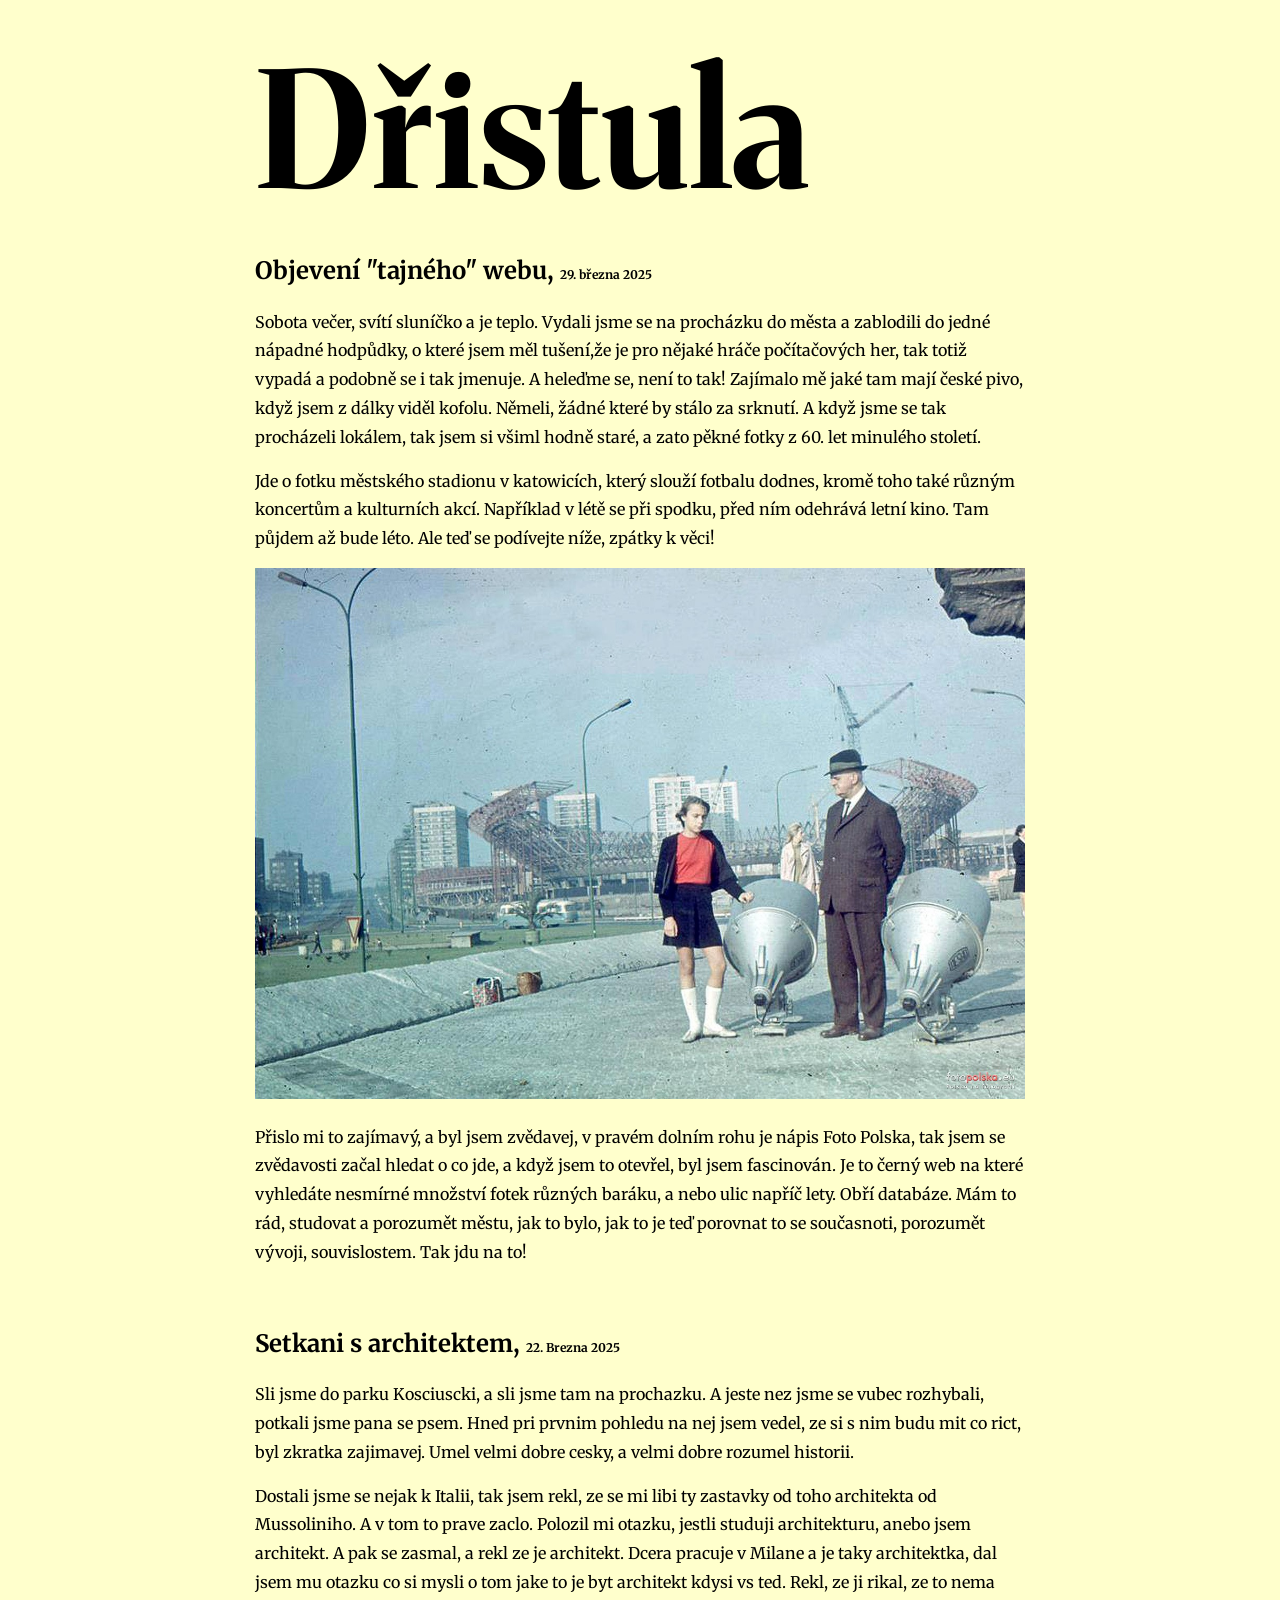
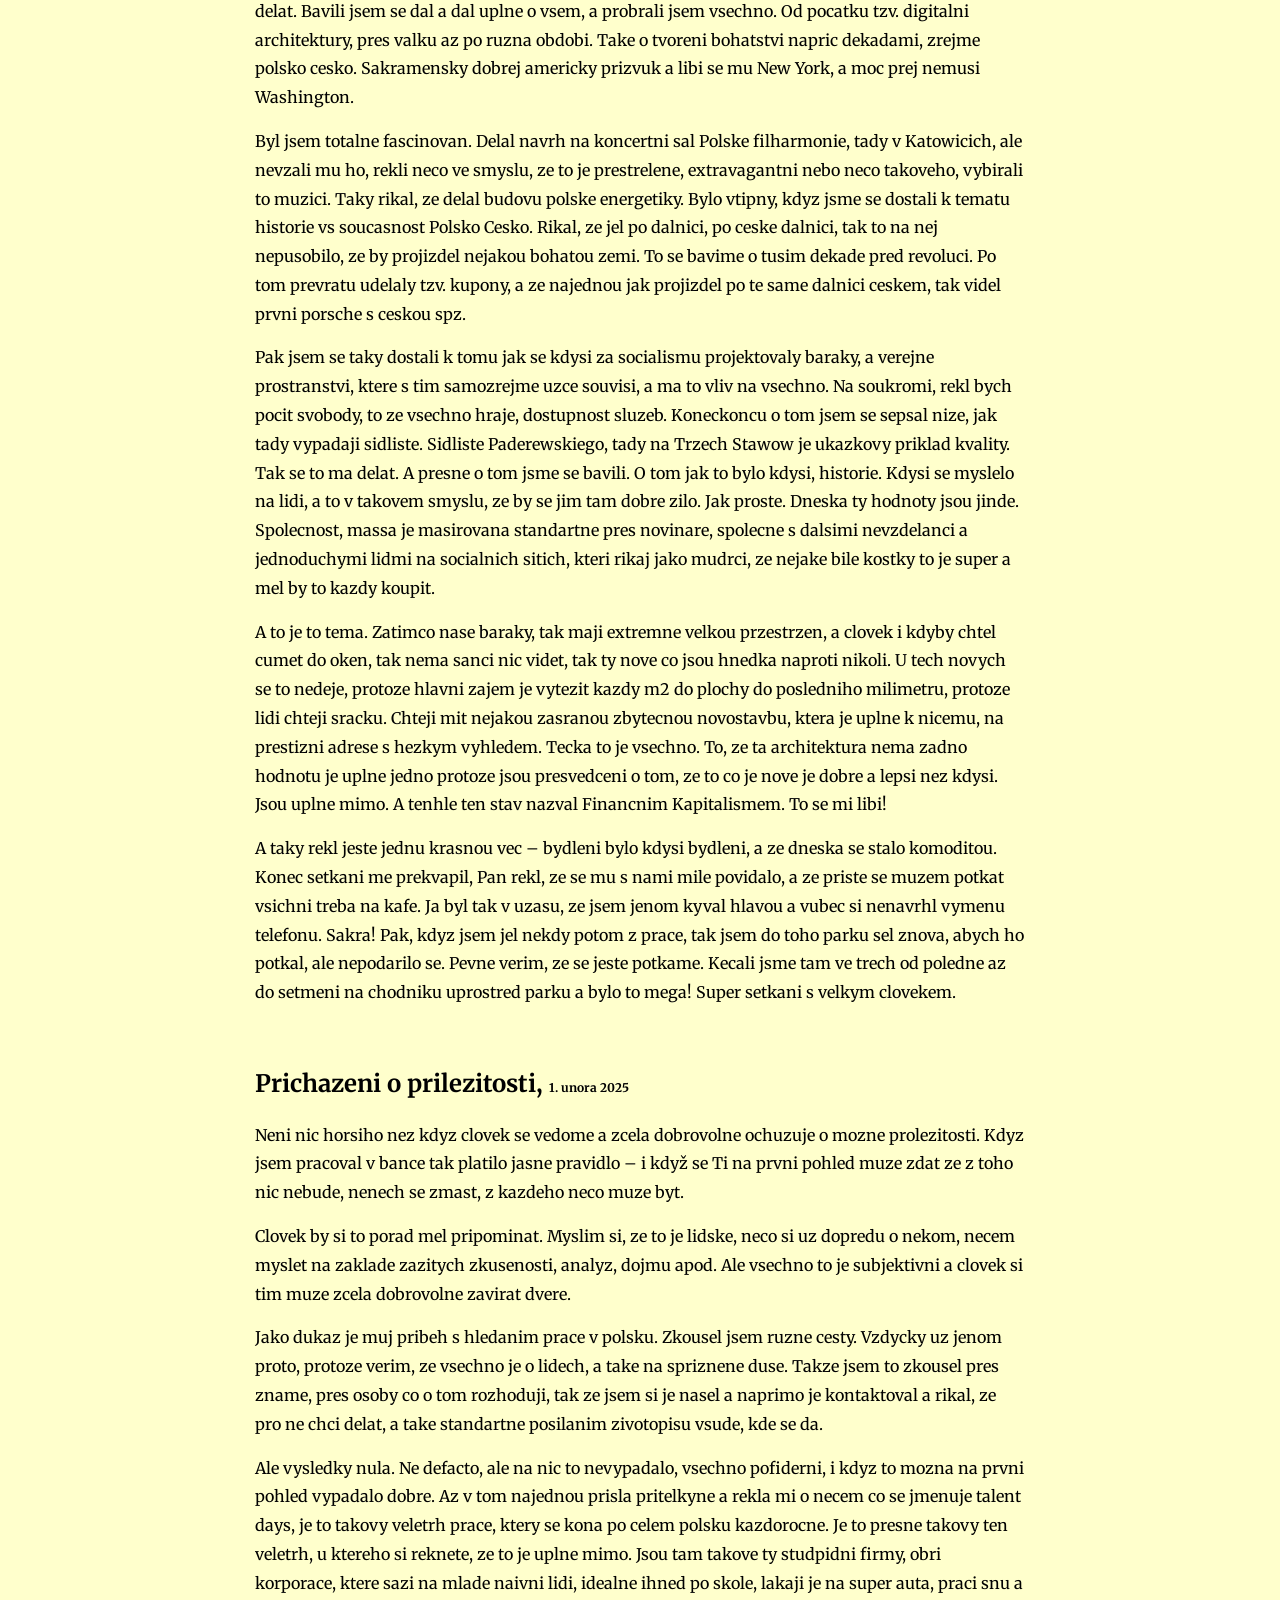
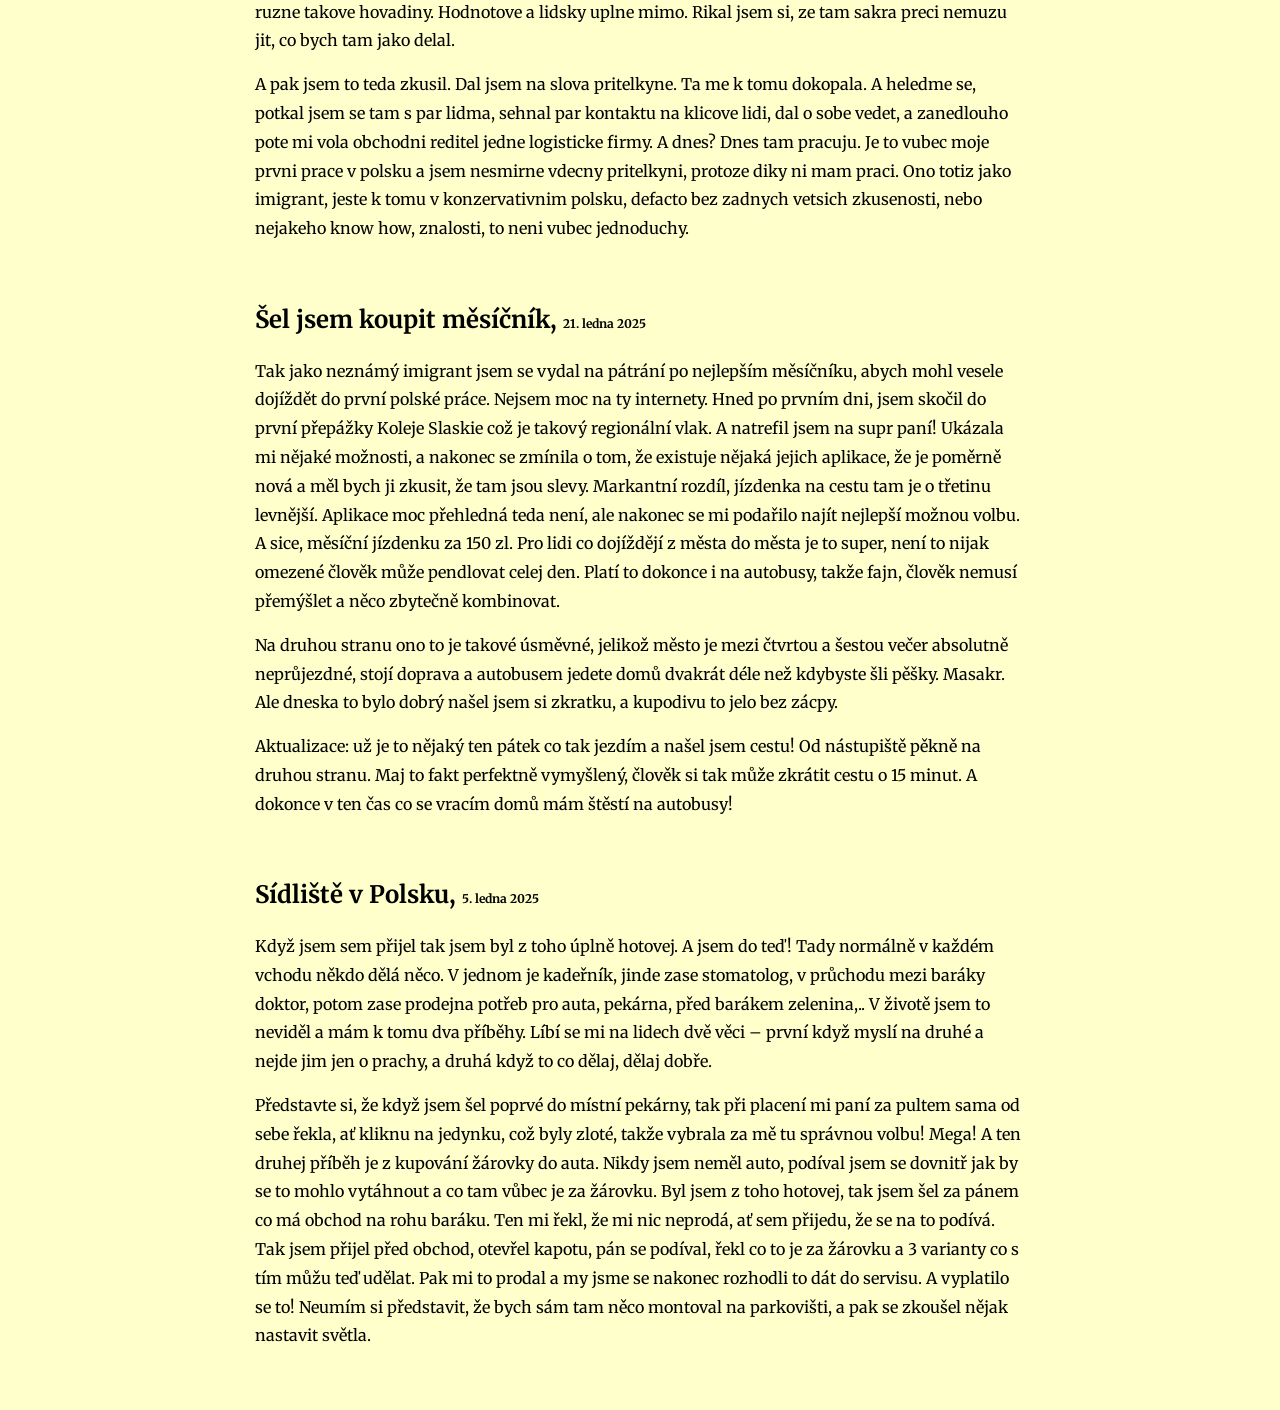
==== index.html @ 608f47ea "Update index.html" ====
<!DOCTYPE html>
<html lang="cs">
<head>
    <meta charset="UTF-8">
    <meta name="viewport" content="width=device-width, initial-scale=1.0">
    <title>Dřistula</title>

    <!-- Odkaz na font z Google Fonts -->
    <link href="https://fonts.googleapis.com/css2?family=Merriweather:ital,wght@0,300;0,400;0,700;0,900;1,300;1,400;1,700;1,900&display=swap" rel="stylesheet">

    <!-- Odkaz na externí CSS soubor -->
    <link rel="stylesheet" href="styles.css">
</head>
<body>

<div class="content">
    <h1>Dřistula</h1>

    <section class="article">
    <h2>Objevení "tajného" webu, <span class="date">29. března 2025</span></h2>
    
    <p>
    Sobota večer, svítí sluníčko a je teplo. Vydali jsme se na procházku do města a zablodili do jedné nápadné hodpůdky, o které jsem měl tušení,že je pro nějaké hráče
    počítačových her, tak totiž vypadá a podobně se i tak jmenuje. A heleďme se, není to tak! Zajímalo mě jaké tam mají české pivo, když jsem z dálky viděl kofolu.
    Němeli, žádné které by stálo za srknutí. A když jsme se tak procházeli lokálem, tak jsem si všiml hodně staré, a zato pěkné fotky z 60. let minulého století.
    </p>
    Jde o fotku městského stadionu v katowicích, který slouží fotbalu dodnes, kromě toho také různým koncertům a kulturních akcí. Například v létě se při spodku,
    před ním odehrává letní kino. Tam půjdem až bude léto. Ale teď se podívejte níže, zpátky k věci!
    </p>
    <img src="Spodek.jpg" alt="Fotka moře za západu slunce">
    </p>
    Přislo mi to zajímavý, a byl jsem zvědavej, v pravém dolním rohu je nápis Foto Polska, tak jsem se zvědavosti začal hledat o co jde, a když jsem to otevřel,
    byl jsem fascinován. Je to černý web na které vyhledáte nesmírné množství fotek různých baráku, a nebo ulic napříč lety. Obří databáze. Mám to rád, studovat
    a porozumět městu, jak to bylo, jak to je teď porovnat to se současnoti, porozumět vývoji, souvislostem. Tak jdu na to!
    </section>

    <section class="article">
    <h2>Setkani s architektem, <span class="date">22. Brezna 2025</span></h2>
    
    <p>
    Sli jsme do parku Kosciuscki, a sli jsme tam na prochazku. A jeste nez jsme se vubec rozhybali, potkali jsme pana se psem. Hned pri prvnim pohledu na nej jsem vedel,
    ze si s nim budu mit co rict, byl zkratka zajimavej. Umel velmi dobre cesky, a velmi dobre rozumel historii.
    </p>
    Dostali jsme se nejak k Italii, tak jsem rekl, ze se mi libi ty zastavky od toho architekta od Mussoliniho. A v tom to prave zaclo.
    Polozil mi otazku, jestli studuji architekturu, anebo jsem architekt. A pak se zasmal, a rekl ze je architekt. Dcera pracuje v Milane a je taky architektka,
    dal jsem mu otazku co si mysli o tom jake to je byt architekt kdysi vs ted. Rekl, ze ji rikal, ze to nema delat. Bavili jsem se dal a dal uplne o vsem, a probrali jsem vsechno. Od pocatku tzv. digitalni
    architektury, pres valku az po ruzna obdobi. Take o tvoreni bohatstvi napric dekadami, zrejme polsko cesko. Sakramensky dobrej americky prizvuk a libi se mu New York,
    a moc prej nemusi Washington.
    </p>
    Byl jsem totalne fascinovan. Delal navrh na koncertni sal Polske filharmonie, tady v Katowicich, ale nevzali mu ho, rekli neco ve smyslu, ze to je prestrelene,
    extravagantni nebo neco takoveho, vybirali to muzici. Taky rikal, ze delal budovu polske energetiky. Bylo vtipny, kdyz jsme se dostali k tematu historie vs soucasnost Polsko Cesko.
    Rikal, ze jel po dalnici, po ceske dalnici, tak to na nej nepusobilo, ze by projizdel nejakou bohatou zemi. To se bavime o tusim dekade pred revoluci.
    Po tom prevratu udelaly tzv. kupony, a ze najednou jak projizdel po te same dalnici ceskem, tak videl prvni porsche s ceskou spz.
    </p>
    Pak jsem se taky dostali k tomu jak se kdysi za socialismu projektovaly baraky, a verejne prostranstvi, ktere s tim samozrejme uzce souvisi, a ma to vliv na vsechno.
    Na soukromi, rekl bych pocit svobody, to ze vsechno hraje, dostupnost sluzeb. Koneckoncu o tom jsem se sepsal nize, jak tady vypadaji sidliste. Sidliste Paderewskiego,
    tady na Trzech Stawow je ukazkovy priklad kvality. Tak se to ma delat. A presne o tom jsme se bavili. O tom jak to bylo kdysi, historie. Kdysi se myslelo na lidi,
    a to v takovem smyslu, ze by se jim tam dobre zilo. Jak proste. Dneska ty hodnoty jsou jinde. Spolecnost, massa je masirovana standartne pres novinare,
    spolecne s dalsimi nevzdelanci a jednoduchymi lidmi na socialnich sitich, kteri rikaj jako mudrci, ze nejake bile kostky to je super a mel by to kazdy koupit.
    </p>
    A to je to tema. Zatimco nase baraky, tak maji extremne velkou przestrzen, a clovek i kdyby chtel cumet do oken, tak nema sanci nic videt, tak ty nove co jsou hnedka naproti nikoli.
    U tech novych se to nedeje, protoze hlavni zajem je vytezit kazdy m2 do plochy do posledniho milimetru, protoze lidi chteji sracku. Chteji mit nejakou zasranou zbytecnou
    novostavbu, ktera je uplne k nicemu, na prestizni adrese s hezkym vyhledem. Tecka to je vsechno. To, ze ta architektura nema zadno hodnotu je uplne jedno protoze jsou
    presvedceni o tom, ze to co je nove je dobre a lepsi nez kdysi. Jsou uplne mimo. A tenhle ten stav nazval Financnim Kapitalismem. To se mi libi!
    </p>
    A taky rekl jeste jednu krasnou vec – bydleni bylo kdysi bydleni, a ze dneska se stalo komoditou. Konec setkani me prekvapil, Pan rekl, ze se mu s nami mile
    povidalo, a ze priste se muzem potkat vsichni treba na kafe. Ja byl tak v uzasu, ze jsem jenom kyval hlavou a vubec si nenavrhl vymenu telefonu. Sakra! Pak,
    kdyz jsem jel nekdy potom z prace, tak jsem do toho parku sel znova, abych ho potkal, ale nepodarilo se. Pevne verim, ze se jeste potkame. Kecali jsme tam ve trech
    od poledne az do setmeni na chodniku uprostred parku a bylo to mega! Super setkani s velkym clovekem.
    </section>

    <section class="article">
    <h2>Prichazeni o prilezitosti, <span class="date">1. unora 2025</span></h2>
    
    <p>
      Neni nic horsiho nez kdyz clovek se vedome a zcela dobrovolne ochuzuje o mozne prolezitosti. Kdyz jsem pracoval v bance tak platilo jasne pravidlo – i když se Ti na prvni pohled muze zdat ze z toho nic nebude, nenech se zmast, z kazdeho neco muze byt.
    </p>
      Clovek by si to porad mel pripominat. Myslim si, ze to je lidske, neco si uz dopredu o nekom, necem myslet na zaklade zazitych zkusenosti, analyz, dojmu apod. Ale vsechno to je subjektivni a clovek si tim muze zcela dobrovolne zavirat dvere.
    </p>
    Jako dukaz je muj pribeh s hledanim prace v polsku. Zkousel jsem ruzne cesty. Vzdycky uz jenom proto, protoze verim, ze vsechno je o lidech, a take na spriznene duse. Takze jsem to zkousel pres zname, pres osoby co o tom rozhoduji, tak ze jsem si je nasel a naprimo je kontaktoval a rikal, ze pro ne chci delat, a take standartne posilanim zivotopisu vsude, kde se da.
    </p>
    Ale vysledky nula. Ne defacto, ale na nic to nevypadalo, vsechno pofiderni, i kdyz to mozna na prvni pohled vypadalo dobre. Az v tom najednou prisla pritelkyne a rekla mi o necem co se jmenuje talent days, je to takovy veletrh prace, ktery se kona po celem polsku kazdorocne. Je to presne takovy ten veletrh, u ktereho si reknete, ze to je uplne mimo. Jsou tam takove ty studpidni firmy, obri korporace, ktere sazi na mlade naivni lidi, idealne ihned po skole, lakaji je na super auta, praci snu a ruzne takove hovadiny. Hodnotove a lidsky uplne mimo. Rikal jsem si, ze tam sakra preci nemuzu jit, co bych tam jako delal.
    </p>
    A pak jsem to teda zkusil. Dal jsem na slova pritelkyne. Ta me k tomu dokopala. A heledme se, potkal jsem se tam s par lidma, sehnal par kontaktu na klicove lidi, dal o sobe vedet, a zanedlouho pote mi vola obchodni reditel jedne logisticke firmy. A dnes? Dnes tam pracuju. Je to vubec moje prvni prace v polsku a jsem nesmirne vdecny pritelkyni, protoze diky ni mam praci. Ono totiz jako imigrant, jeste k tomu v konzervativnim polsku, defacto bez zadnych vetsich zkusenosti, nebo nejakeho know how, znalosti, to neni vubec jednoduchy.
    </p>
    </section>

    <section class="article">
    <h2>Šel jsem koupit měsíčník, <span class="date">21. ledna 2025</span></h2>
    
    <p>
    Tak jako neznámý imigrant jsem se vydal na pátrání po nejlepším měsíčníku, abych mohl vesele dojíždět do první polské práce. Nejsem moc na ty internety. Hned po prvním dni, jsem skočil do první přepážky Koleje Slaskie což je takový regionální vlak. A natrefil jsem na supr paní! Ukázala mi nějaké možnosti, a nakonec se zmínila o tom, že existuje nějaká jejich aplikace, že je poměrně nová a měl bych ji zkusit, že tam jsou slevy. Markantní rozdíl, jízdenka na cestu tam je o třetinu levnější. Aplikace moc přehledná teda není, ale nakonec se mi podařilo najít nejlepší možnou volbu. A sice, měsíční jízdenku za 150 zl. Pro lidi co dojíždějí z města do města je to super, není to nijak omezené člověk může pendlovat celej den. Platí to dokonce i na autobusy, takže fajn, člověk nemusí přemýšlet a něco zbytečně kombinovat.
    </p>
    Na druhou stranu ono to je takové úsměvné, jelikož město je mezi čtvrtou a šestou večer absolutně neprůjezdné, stojí doprava a autobusem jedete domů dvakrát déle než kdybyste šli pěšky. Masakr. Ale dneska to bylo dobrý našel jsem si zkratku, a kupodivu to jelo bez zácpy.
    </p>
    Aktualizace: už je to nějaký ten pátek co tak jezdím a našel jsem cestu! Od nástupiště pěkně na druhou stranu. Maj to fakt perfektně vymyšlený, člověk si tak může zkrátit cestu o 15 minut. A dokonce v ten čas co se vracím domů mám štěstí na autobusy!  
    </p>
    </section>

    <section class="article">
    <h2>Sídliště v Polsku, <span class="date">5. ledna 2025</span></h2>
    
    <p>
    Když jsem sem přijel tak jsem byl z toho úplně hotovej. A jsem do teď! Tady normálně v každém vchodu někdo dělá něco. V jednom je kadeřník, jinde zase stomatolog, v průchodu mezi baráky doktor, potom zase prodejna potřeb pro auta, pekárna, před barákem zelenina,.. V životě jsem to neviděl a mám k tomu dva příběhy. Líbí se mi na lidech dvě věci – první když myslí na druhé a nejde jim jen o prachy, a druhá když to co dělaj, dělaj dobře.
    <p>
    Představte si, že když jsem šel poprvé do místní pekárny, tak při placení mi paní za pultem sama od sebe řekla, ať kliknu na jedynku, což byly zloté, takže vybrala za mě tu správnou volbu! Mega! A ten druhej příběh je z kupování žárovky do auta. Nikdy jsem neměl auto, podíval jsem se dovnitř jak by se to mohlo vytáhnout a co tam vůbec je za žárovku. Byl jsem z toho hotovej, tak jsem šel za pánem co má obchod na rohu baráku. Ten mi řekl, že mi nic neprodá, ať sem přijedu, že se na to podívá. Tak jsem přijel před obchod, otevřel kapotu, pán se podíval, řekl co to je za žárovku a 3 varianty co s tím můžu teď udělat. Pak mi to prodal a my jsme se nakonec rozhodli to dát do servisu. A vyplatilo se to! Neumím si představit, že bych sám tam něco montoval na parkovišti, a pak se zkoušel nějak nastavit světla.
    </p>
    </section>
    
</div>

</body>
</html>
---- styles.css ----
/* Resetování základního vzhledu */
* {
    margin: 0;
    padding: 0;
    box-sizing: border-box;
}

/* Nastavení základního vzhledu stránky */
body {
    font-family: "Merriweather", serif;
    background-color: rgb(255, 255, 204);
    line-height: 1.8;
    margin: 0;
    padding: 0;
}

/* Alternativně, pokud chcete přidat mezery mezi celými sekcemi */
section.article {
    margin-bottom: 60px; /* Větší mezera mezi koncem jednoho článku a začátkem dalšího */
}

/* Styly pro odkazy */
a {
    color: black; /* Změna barvy odkazu na černou */
    text-decoration: none; /* Odstranění podtržení */
}

a:hover {
    text-decoration: underline; /* Podtržení při najetí myší */
}

/* Styly pro odstavce a nadpisy */
p {
    margin-bottom: 15px;
    line-height: 1.8;
    hyphens: auto; /* Povolení dělení slov podle potřeby */
    text-align-last: left; /* Poslední řádek zarovnaný k levé straně */
}

h1, h2 {
    margin-bottom: 20px;
    line-height: 1.4;
}

.date {
    font-size: 12px; /* Menší velikost pro datum */
}

/* Styly pro nadpis h1 (název webu) */
h1 {
    font-size: 10em; /* Zvětšení velikosti písma pro název webu */
    text-align: left; /* Zarovnání vlevo */
    margin: 10px 0; /* Menší odsazení shora a zdola */
}

/* Styly pro obsah */
.content {
    width: 80%;
    max-width: 800px;
    margin: 20px auto; /* Automatické zarovnání na střed s mezerou nahoře i dole */
    padding: 0 15px;
}

.container {
    max-width: 800px;  /* Maximální šířka pro text a obsah */
    margin: 0 auto;    /* Zarovnání kontejneru na střed */
    padding: 20px;
}

img {
    max-width: 100%;   /* Obrázek bude zabírat maximálně 100 % šířky svého rodiče */
    height: auto;      /* Zachování poměru stran obrázku */
}

/* Media query pro mobilní zařízení */
@media screen and (max-width: 768px) {
    .content {
        width: 100%; /* Větší šířka na mobilních zařízeních */
        margin: 0; /* Žádné mezery okolo obsahu */
        padding: 0 15px; /* Menší vnitřní mezery na mobilních zařízeních */
        font-size: 0.875em; /* Zmenšení velikosti písma na 14px, pokud základní velikost je 16px */
    }

    h1 {
        font-size: 5em; /* Menší velikost nápisu na mobilech */
        margin-top: 25px; /* Zvýšení mezery nad nadpisem pro mobilní zařízení */
        margin-bottom: 25px; /* Zvýšení mezery pod nadpisem pro mobilní zařízení */
    }
}
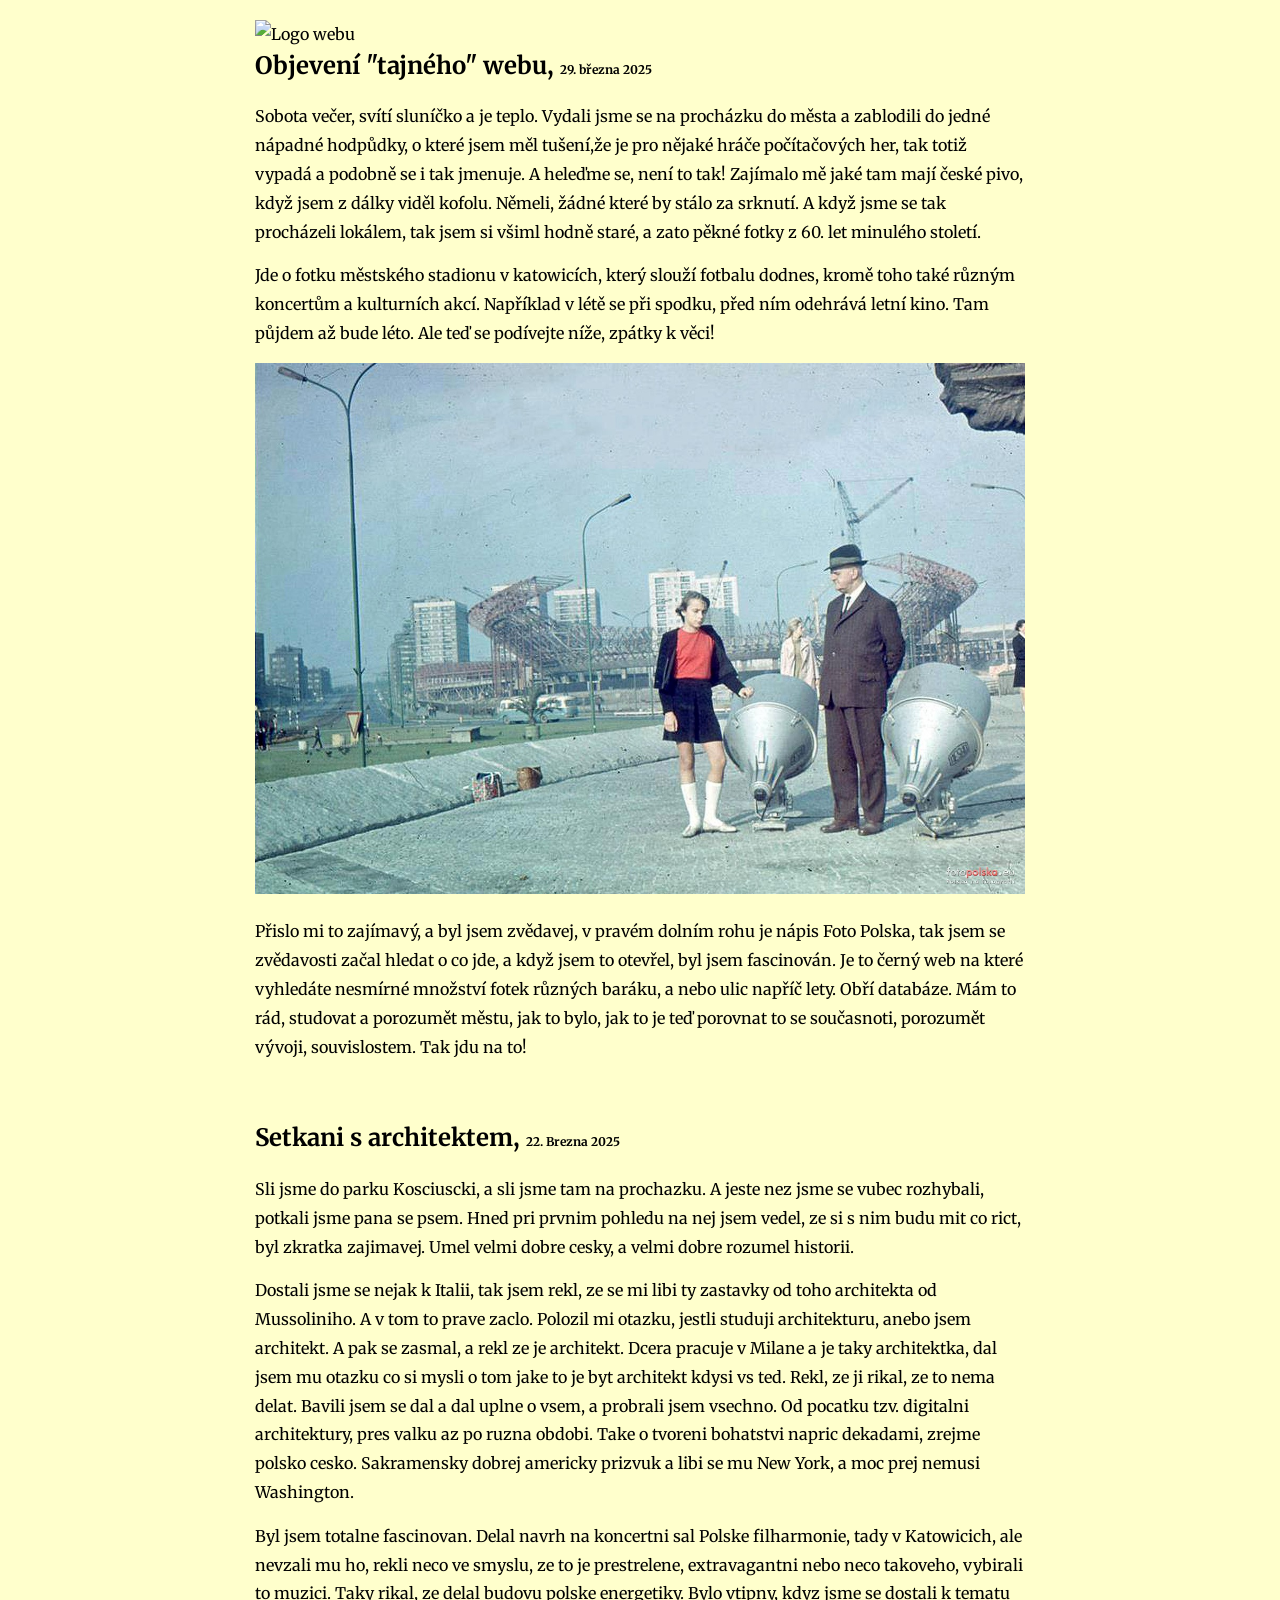
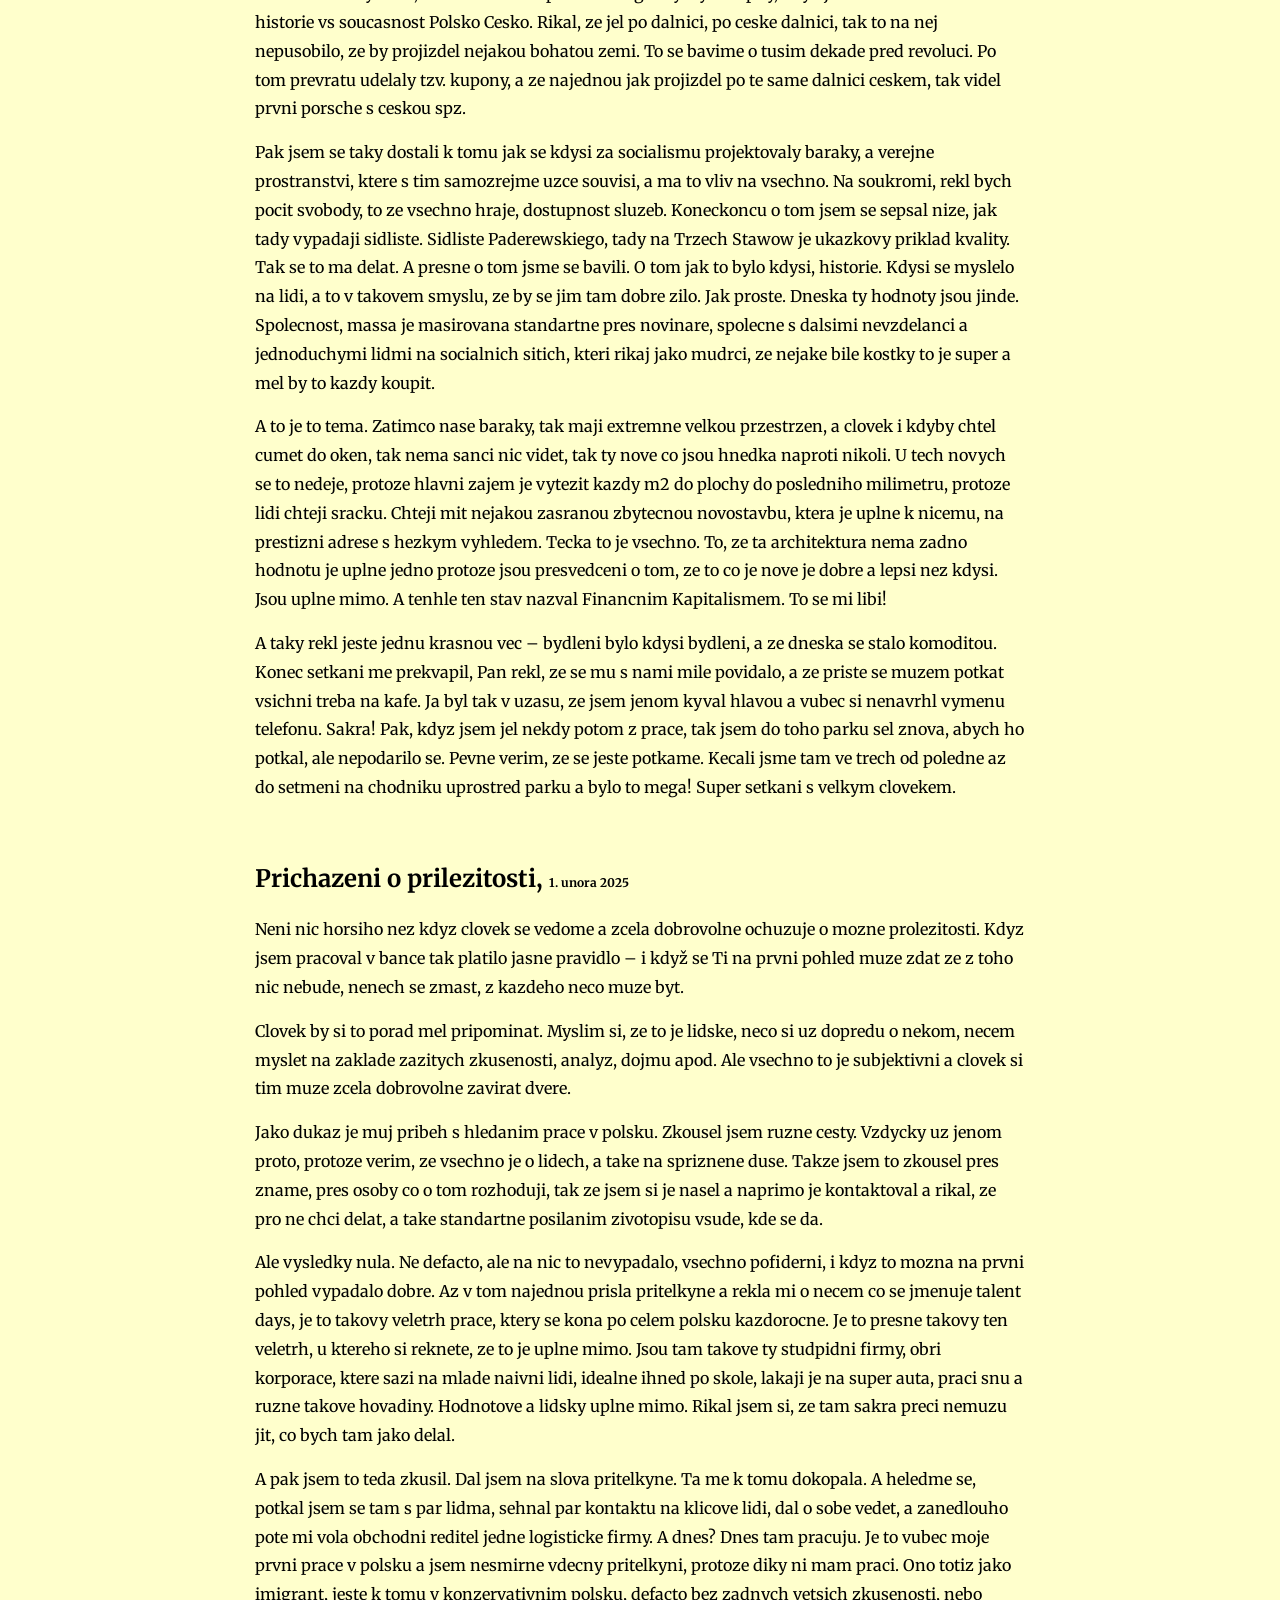
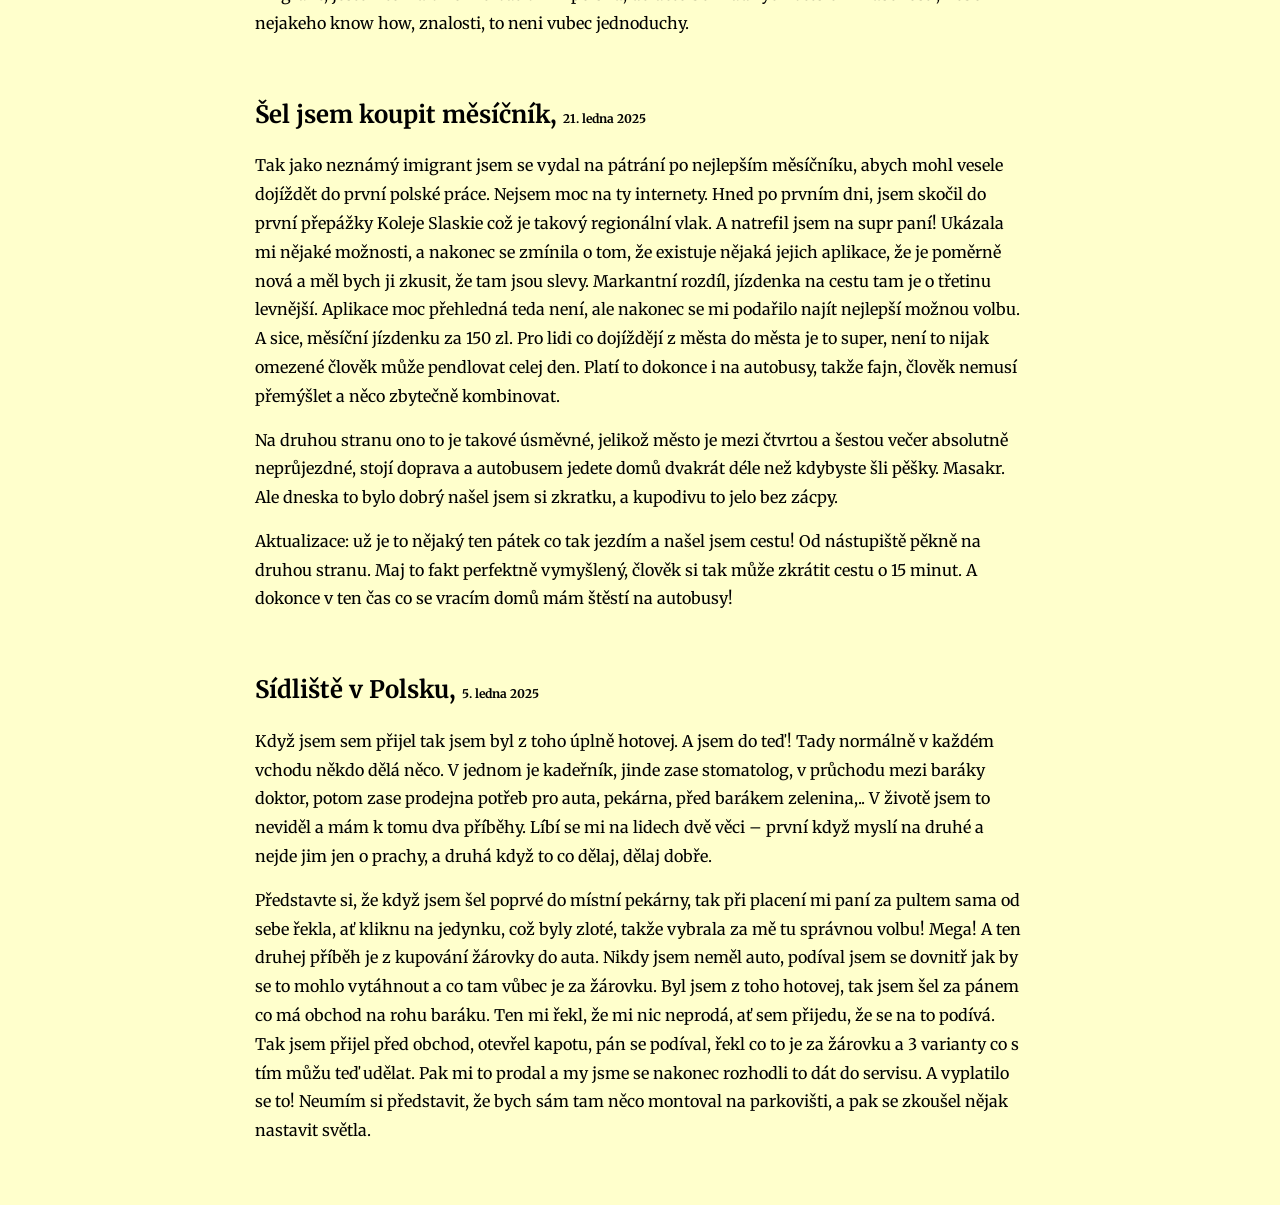
==== commit 4b2fd116: "Update index.html" ====
--- a/index.html
+++ b/index.html
@@ -14,7 +14,7 @@
 <body>
 
 <div class="content">
-    <h1>Dřistula</h1>
+    <img src="logo.svg" alt="Logo webu">
 
     <section class="article">
     <h2>Objevení "tajného" webu, <span class="date">29. března 2025</span></h2>
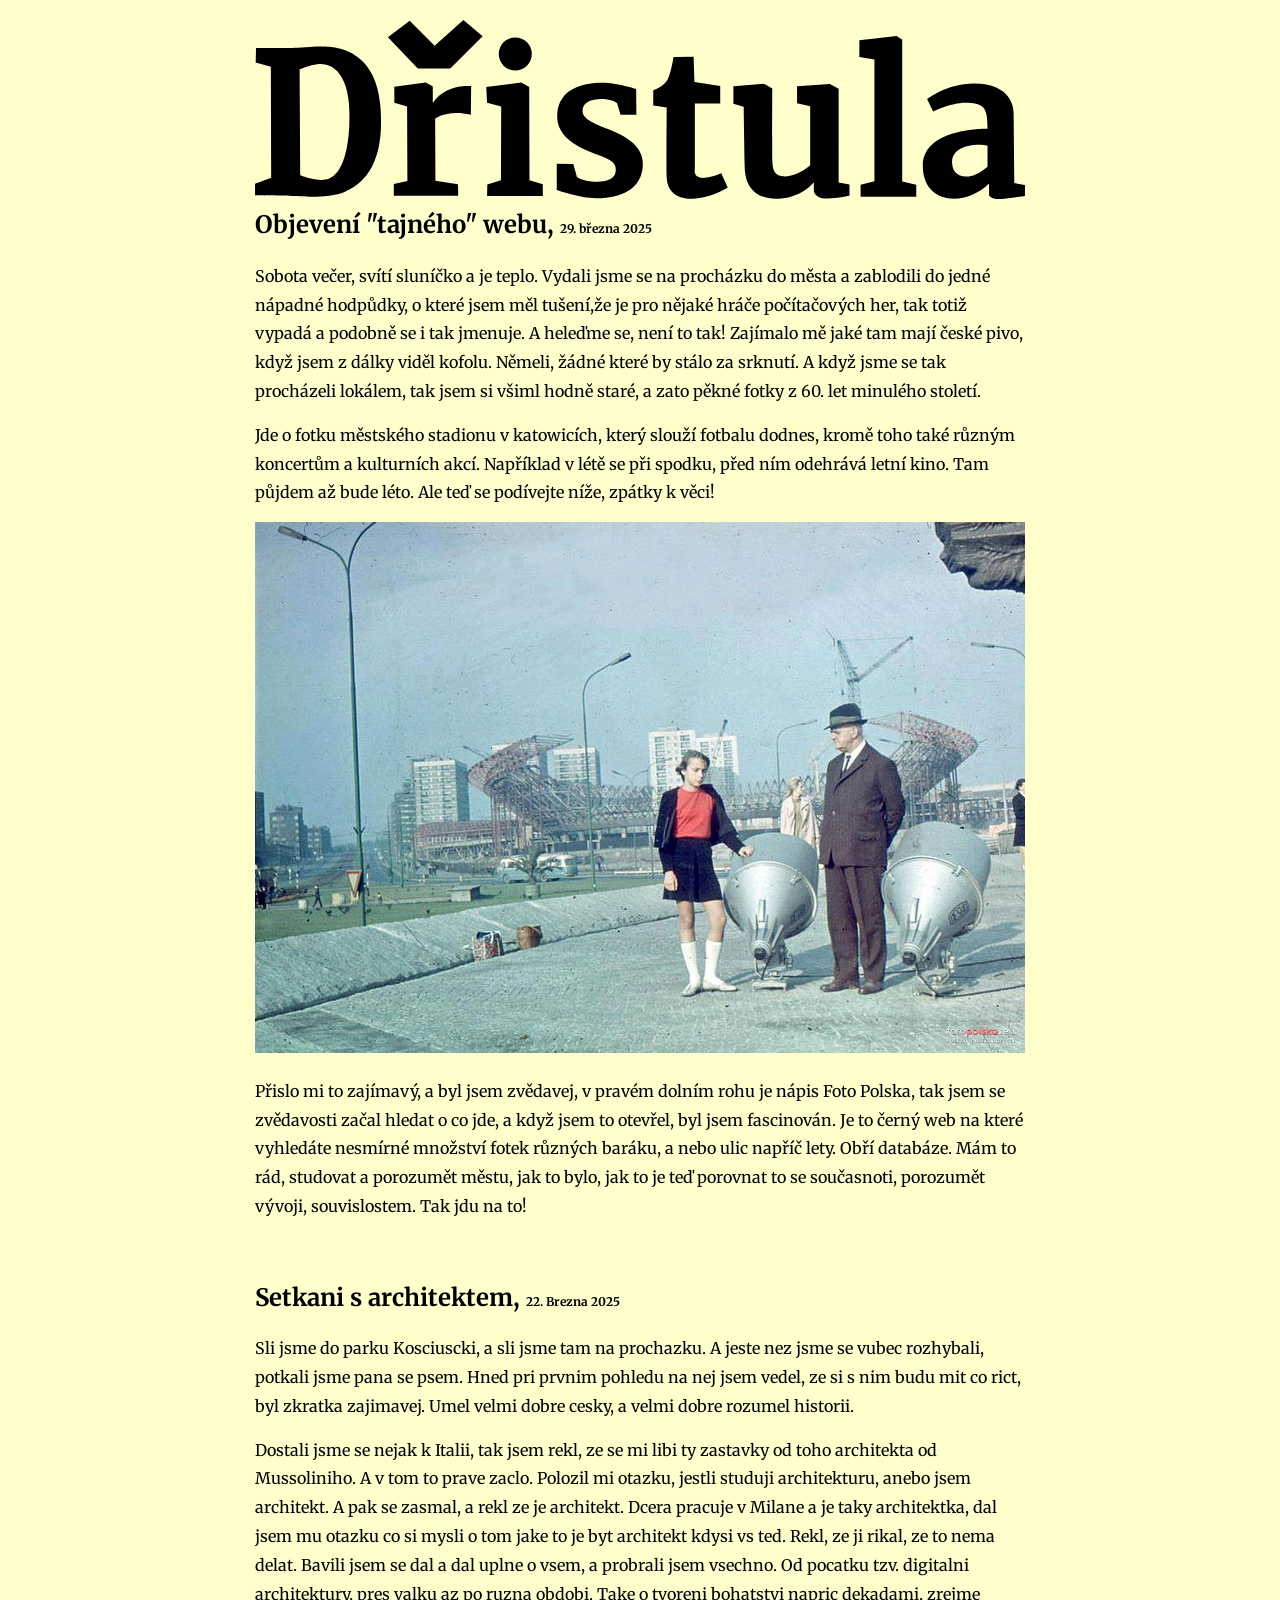
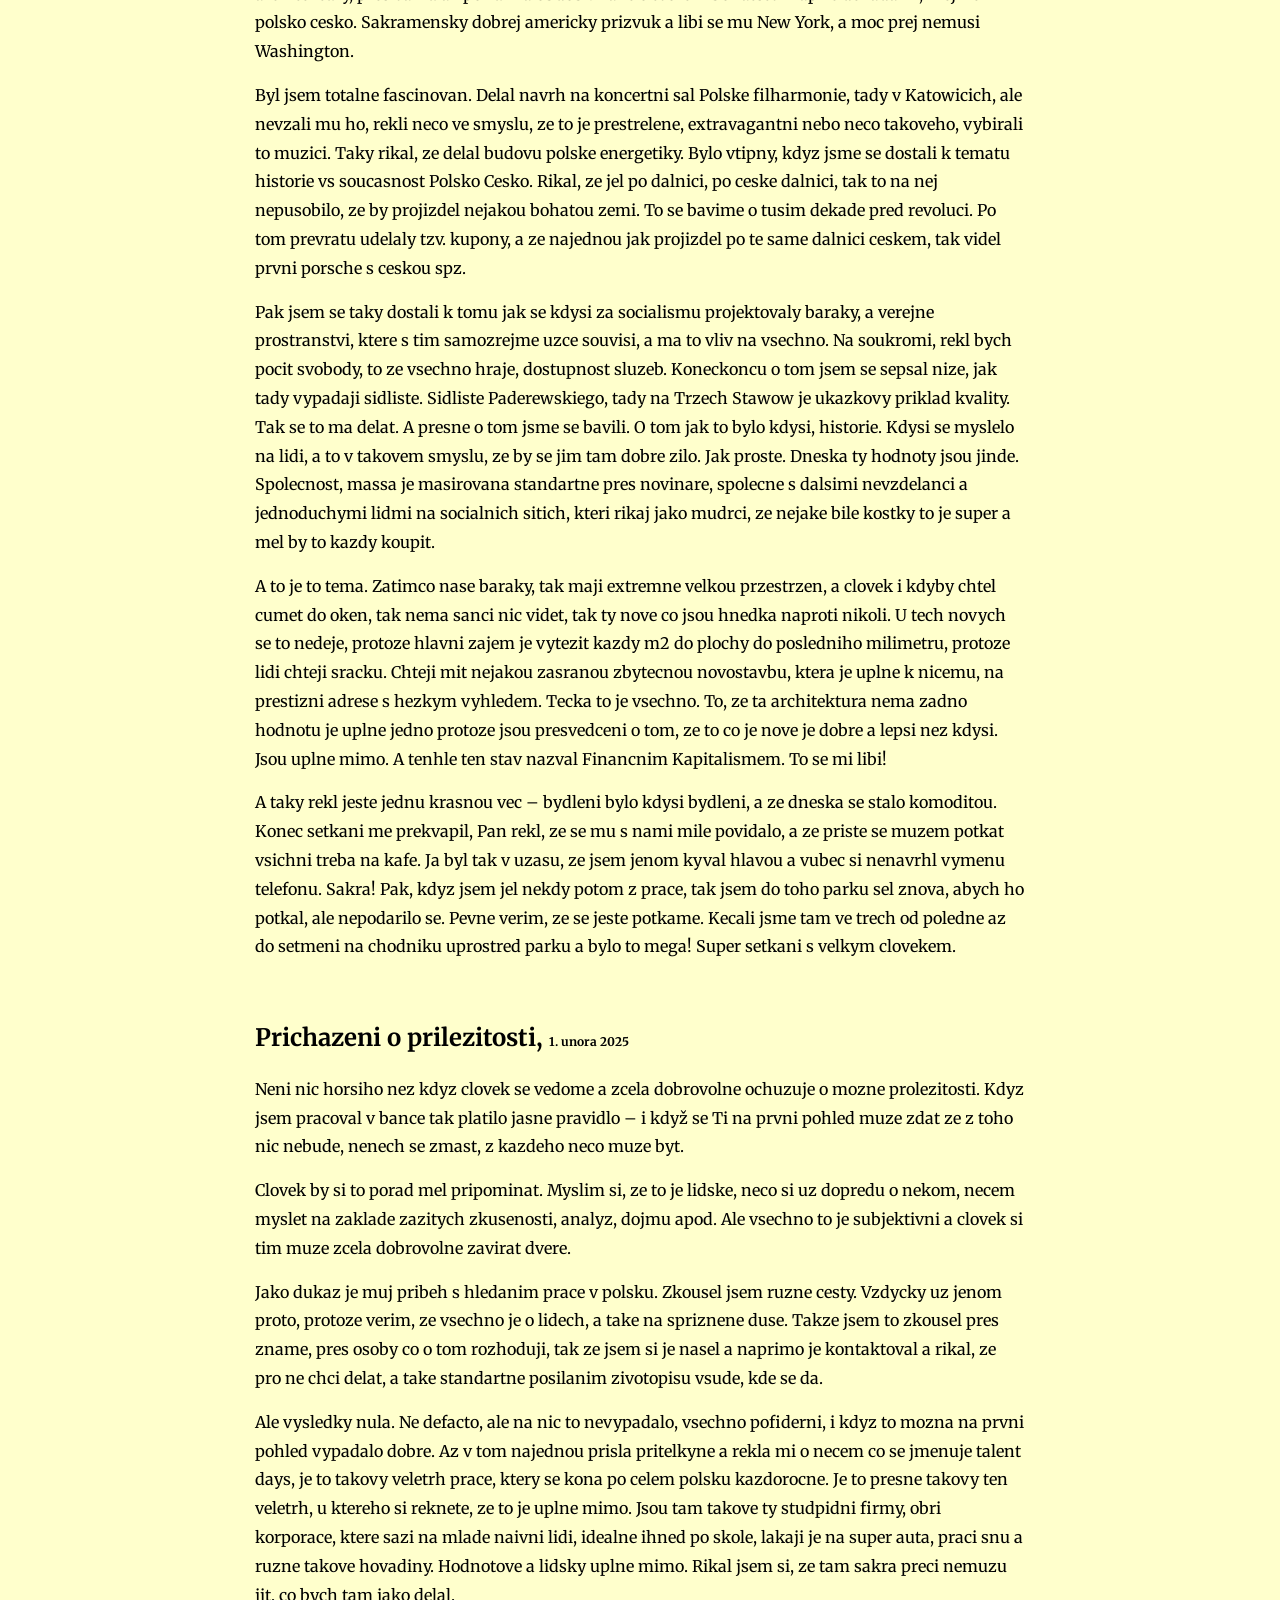
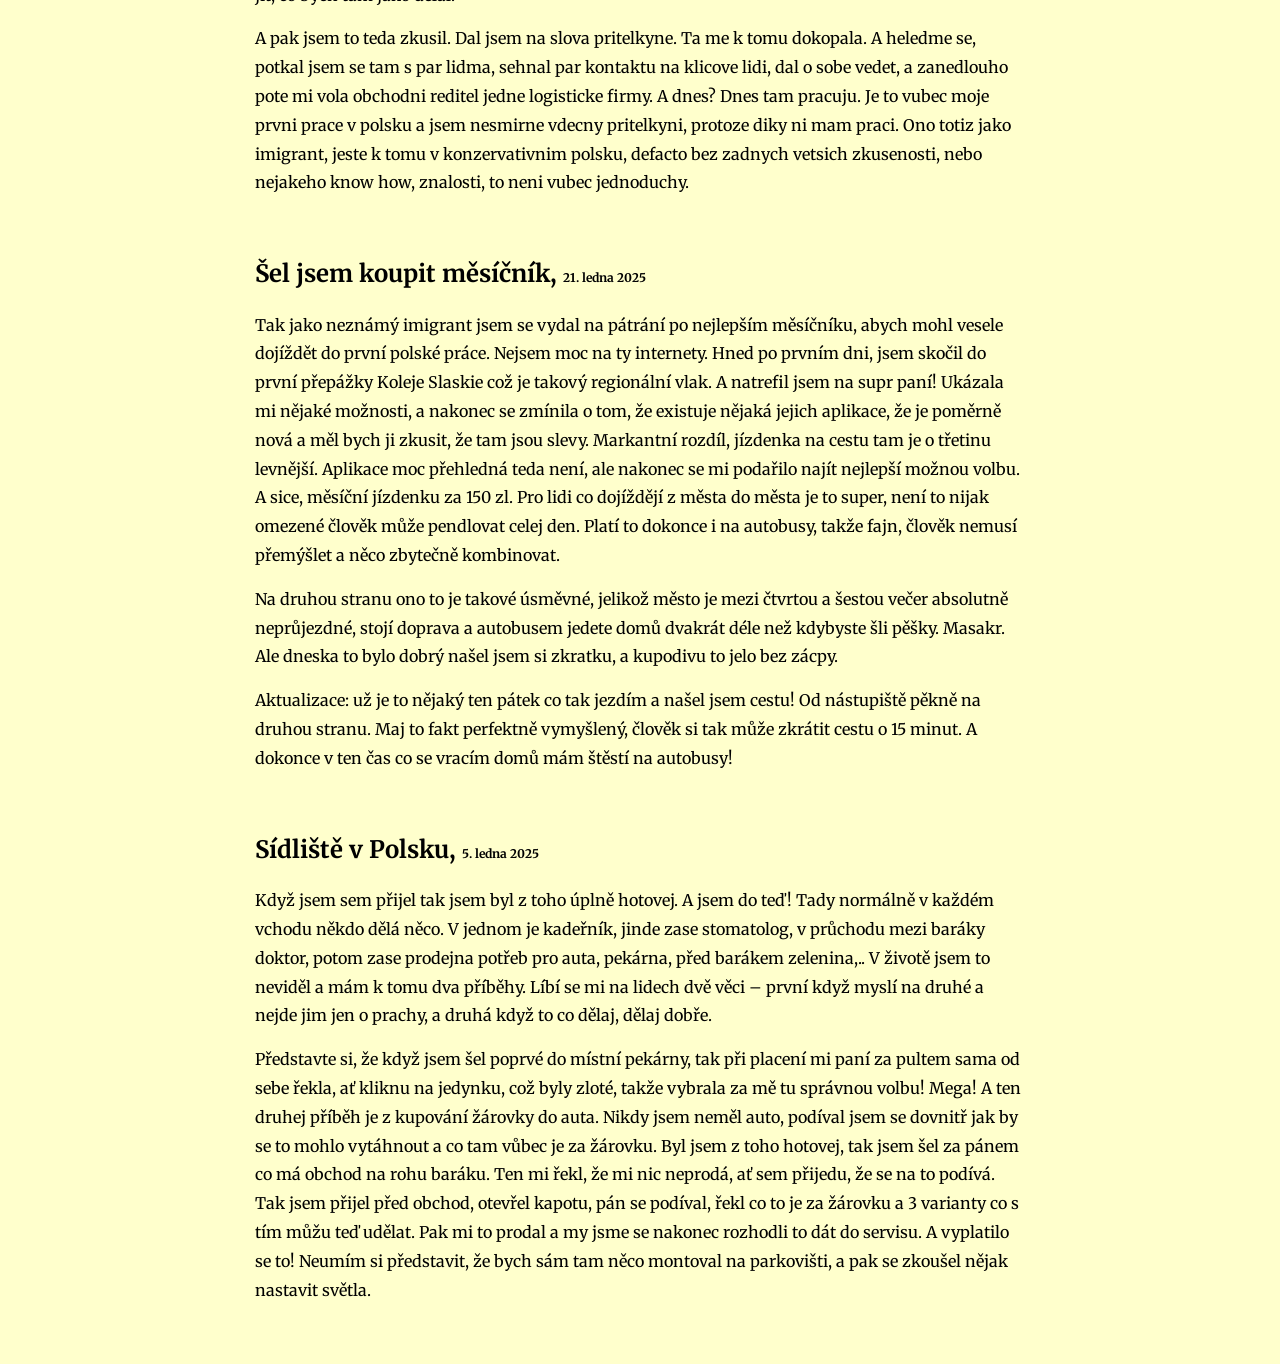
==== commit 7dc2ff99: "Update index.html" ====
--- a/index.html
+++ b/index.html
@@ -14,7 +14,7 @@
 <body>
 
 <div class="content">
-    <img src="logo.svg" alt="Logo webu">
+    <img src="Dristula.svg" alt="Logo webu">
 
     <section class="article">
     <h2>Objevení "tajného" webu, <span class="date">29. března 2025</span></h2>
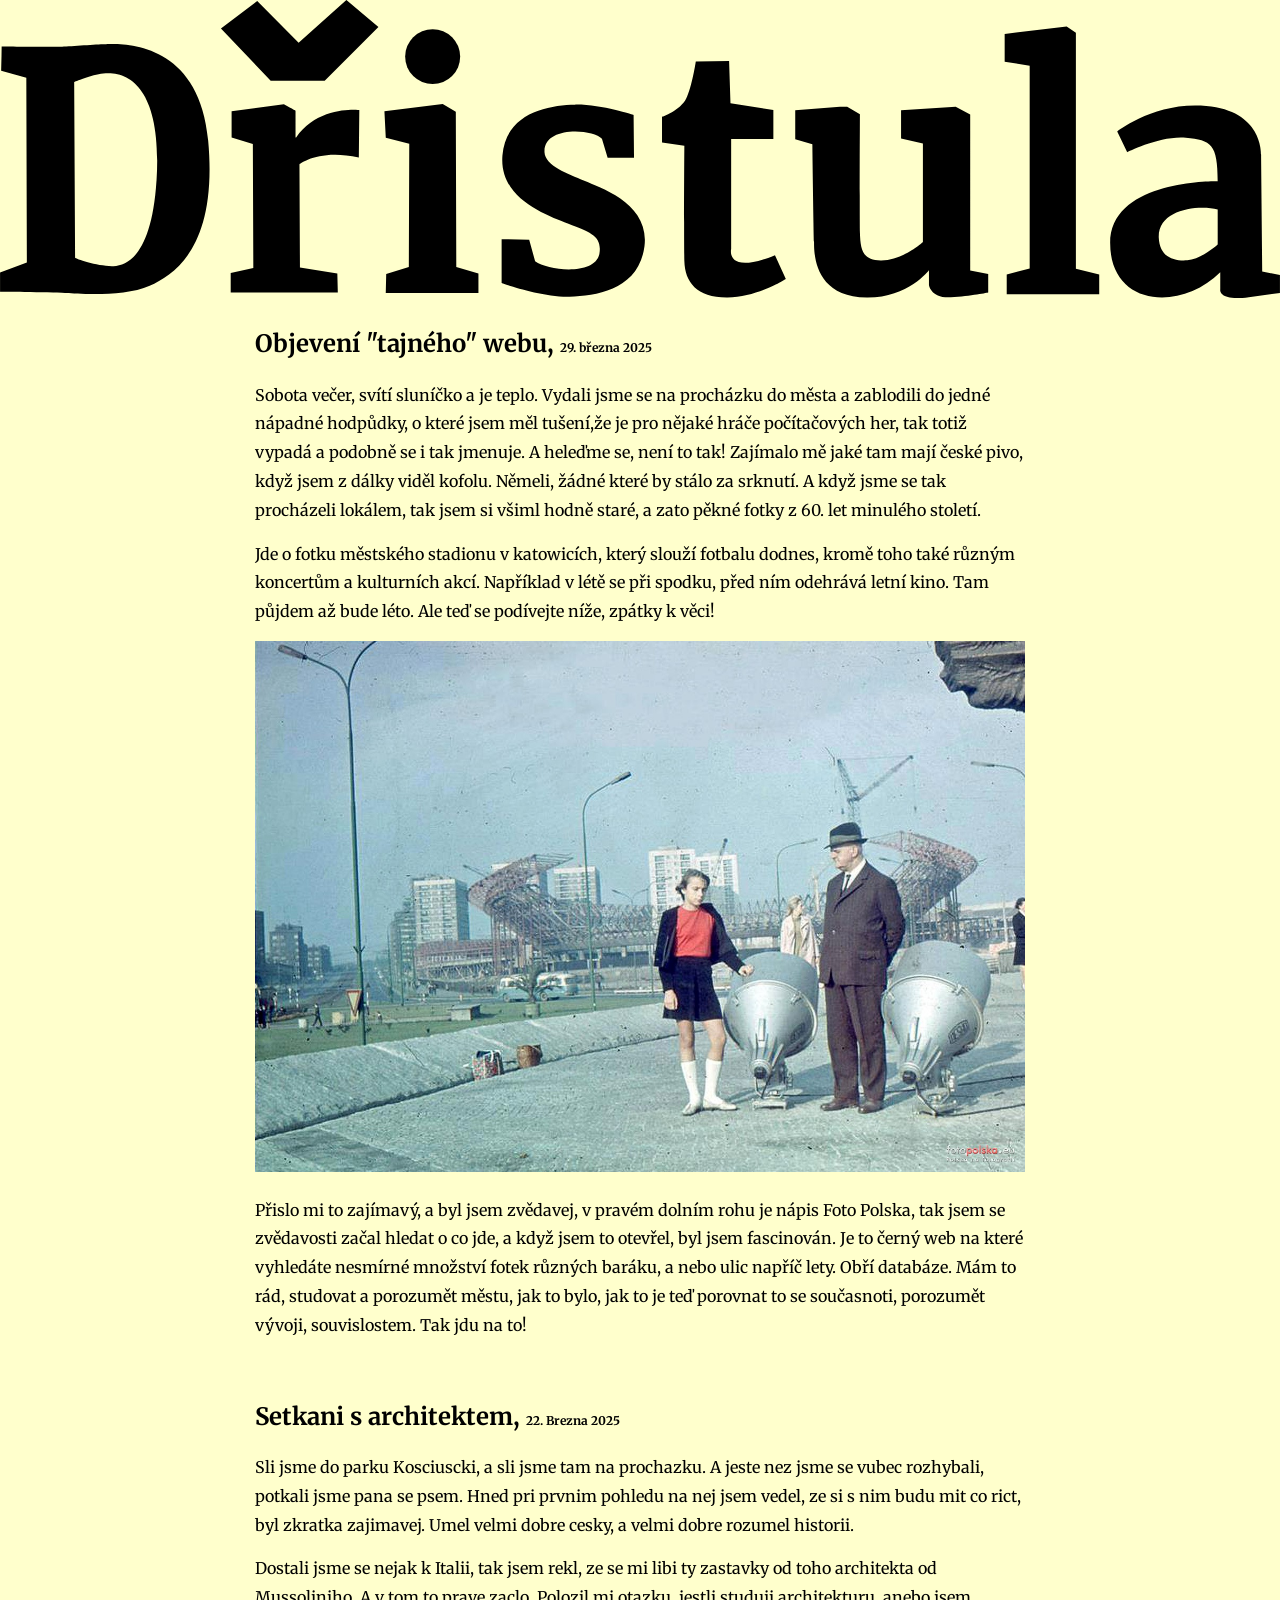
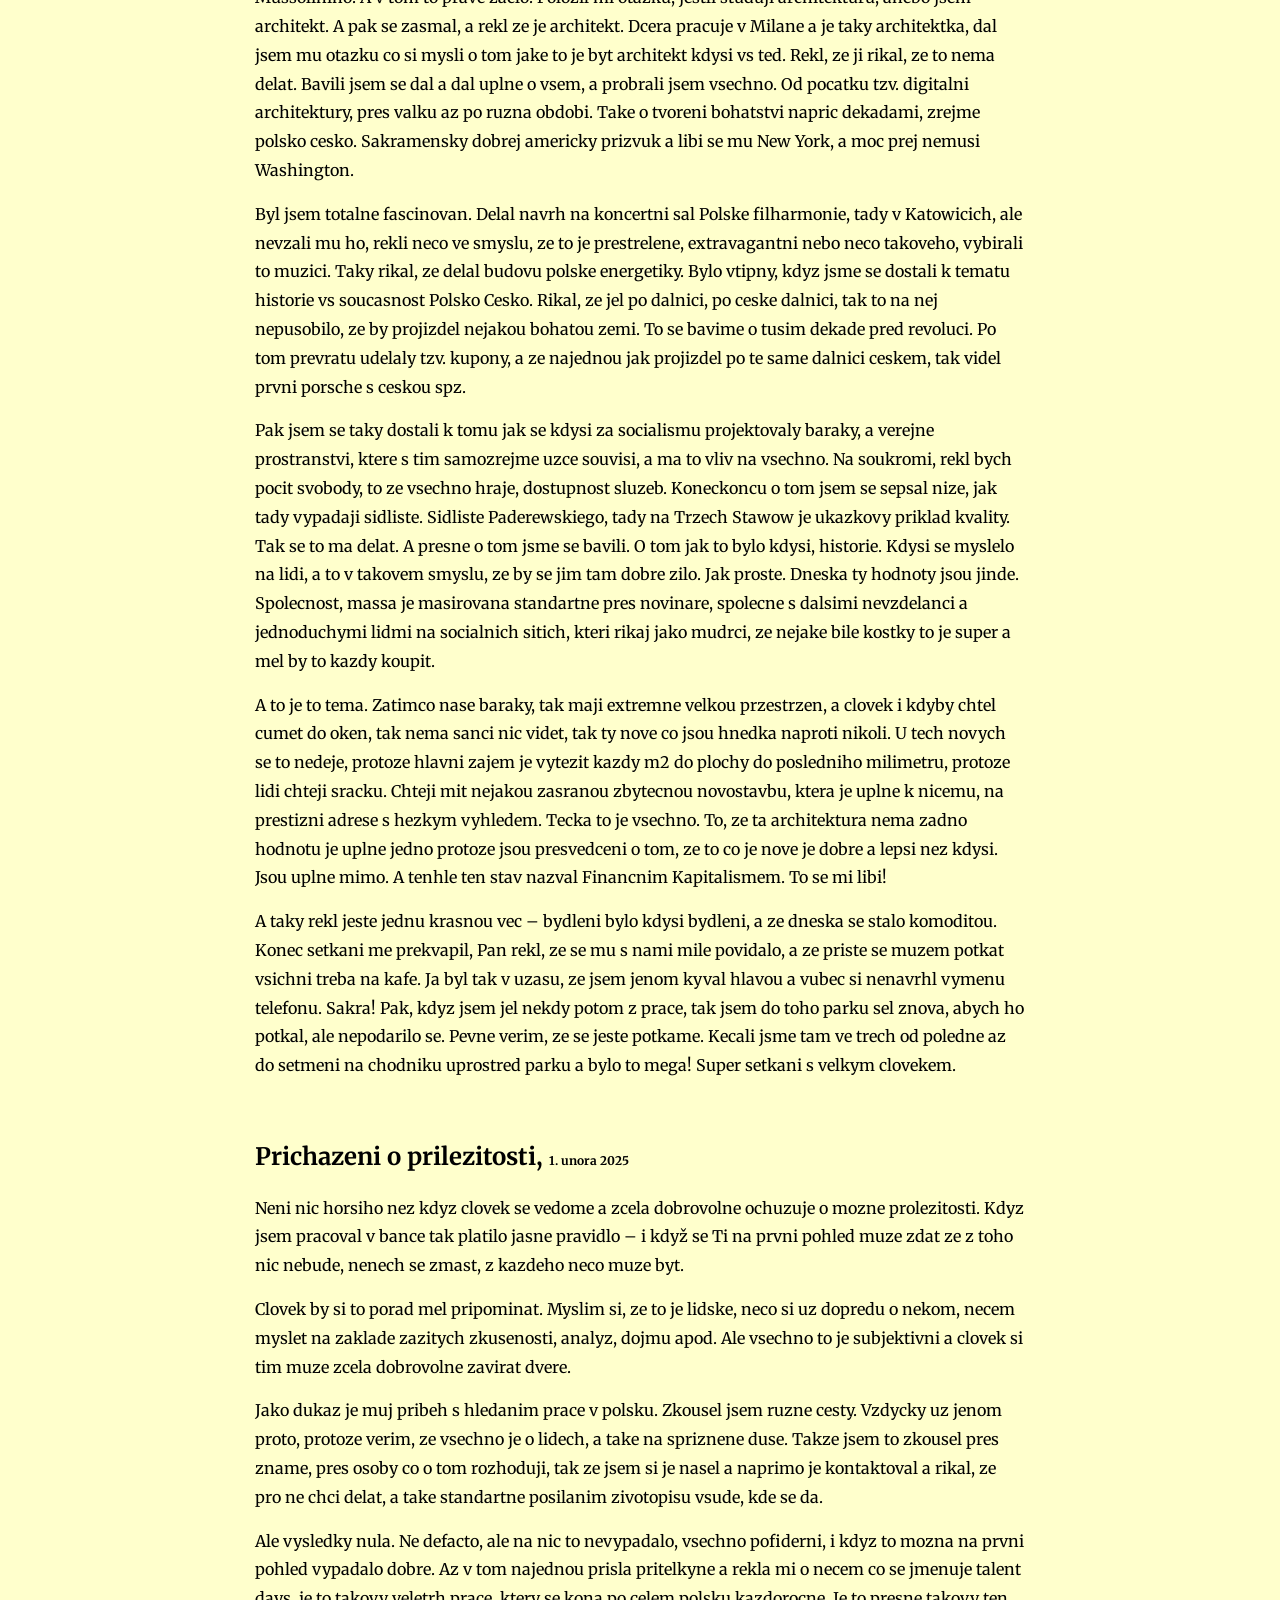
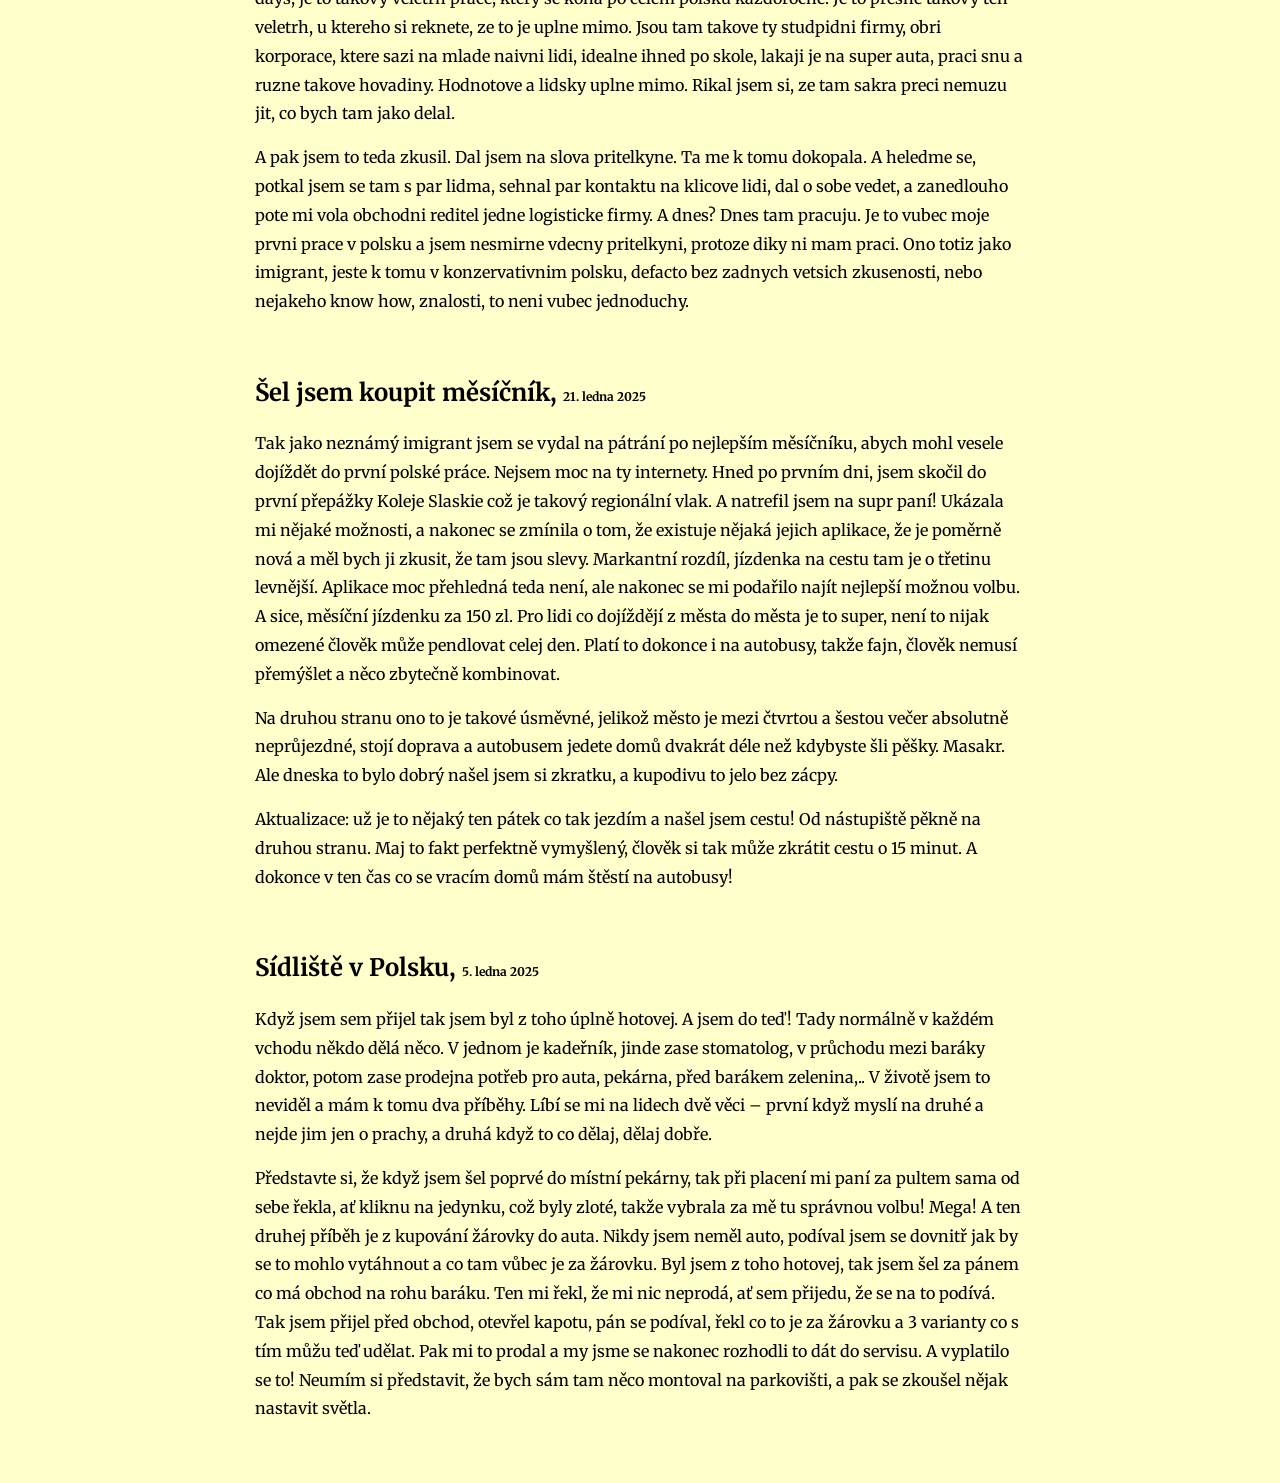
==== commit dabb0fc3: "Update index.html" ====
--- a/index.html
+++ b/index.html
@@ -13,8 +13,9 @@
 </head>
 <body>
 
+<img src="Dristula.svg" alt="Logo webu" class="logo">
+
 <div class="content">
-    <img src="Dristula.svg" alt="Logo webu">
 
     <section class="article">
     <h2>Objevení "tajného" webu, <span class="date">29. března 2025</span></h2>
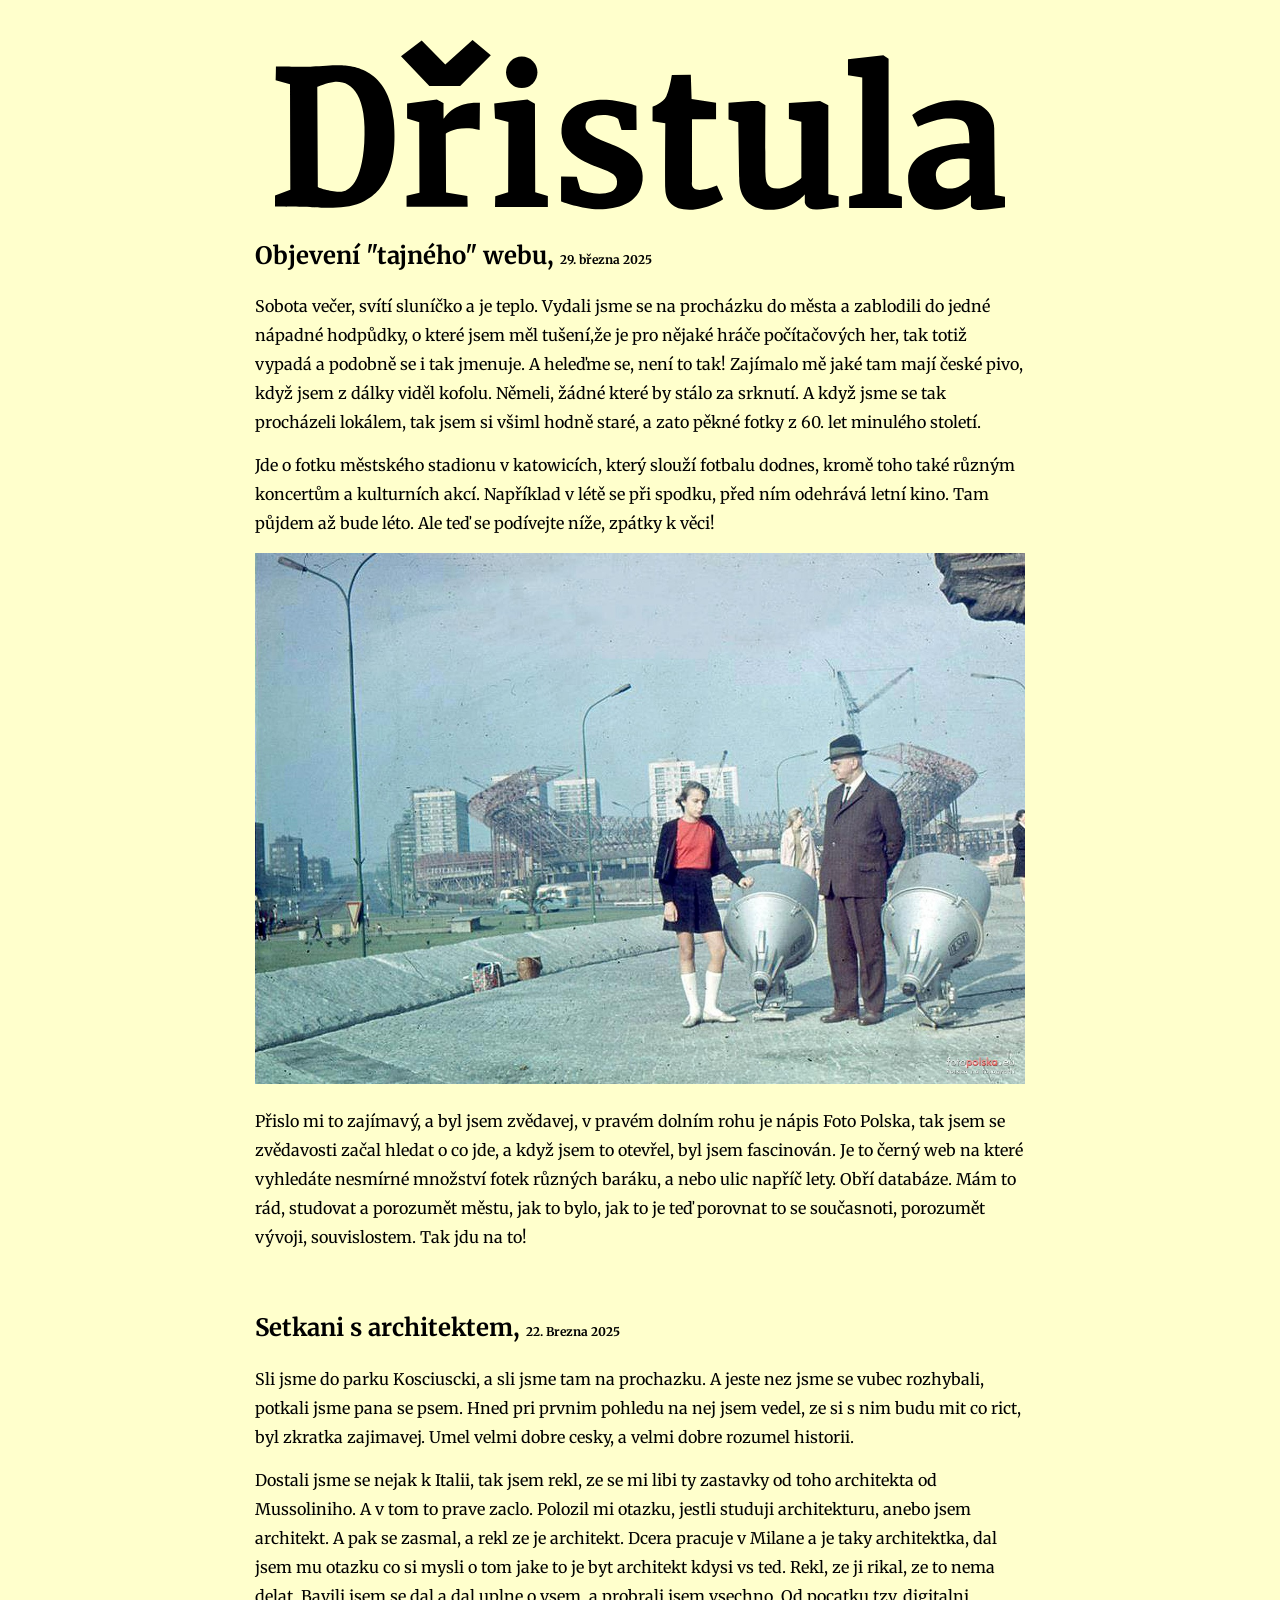
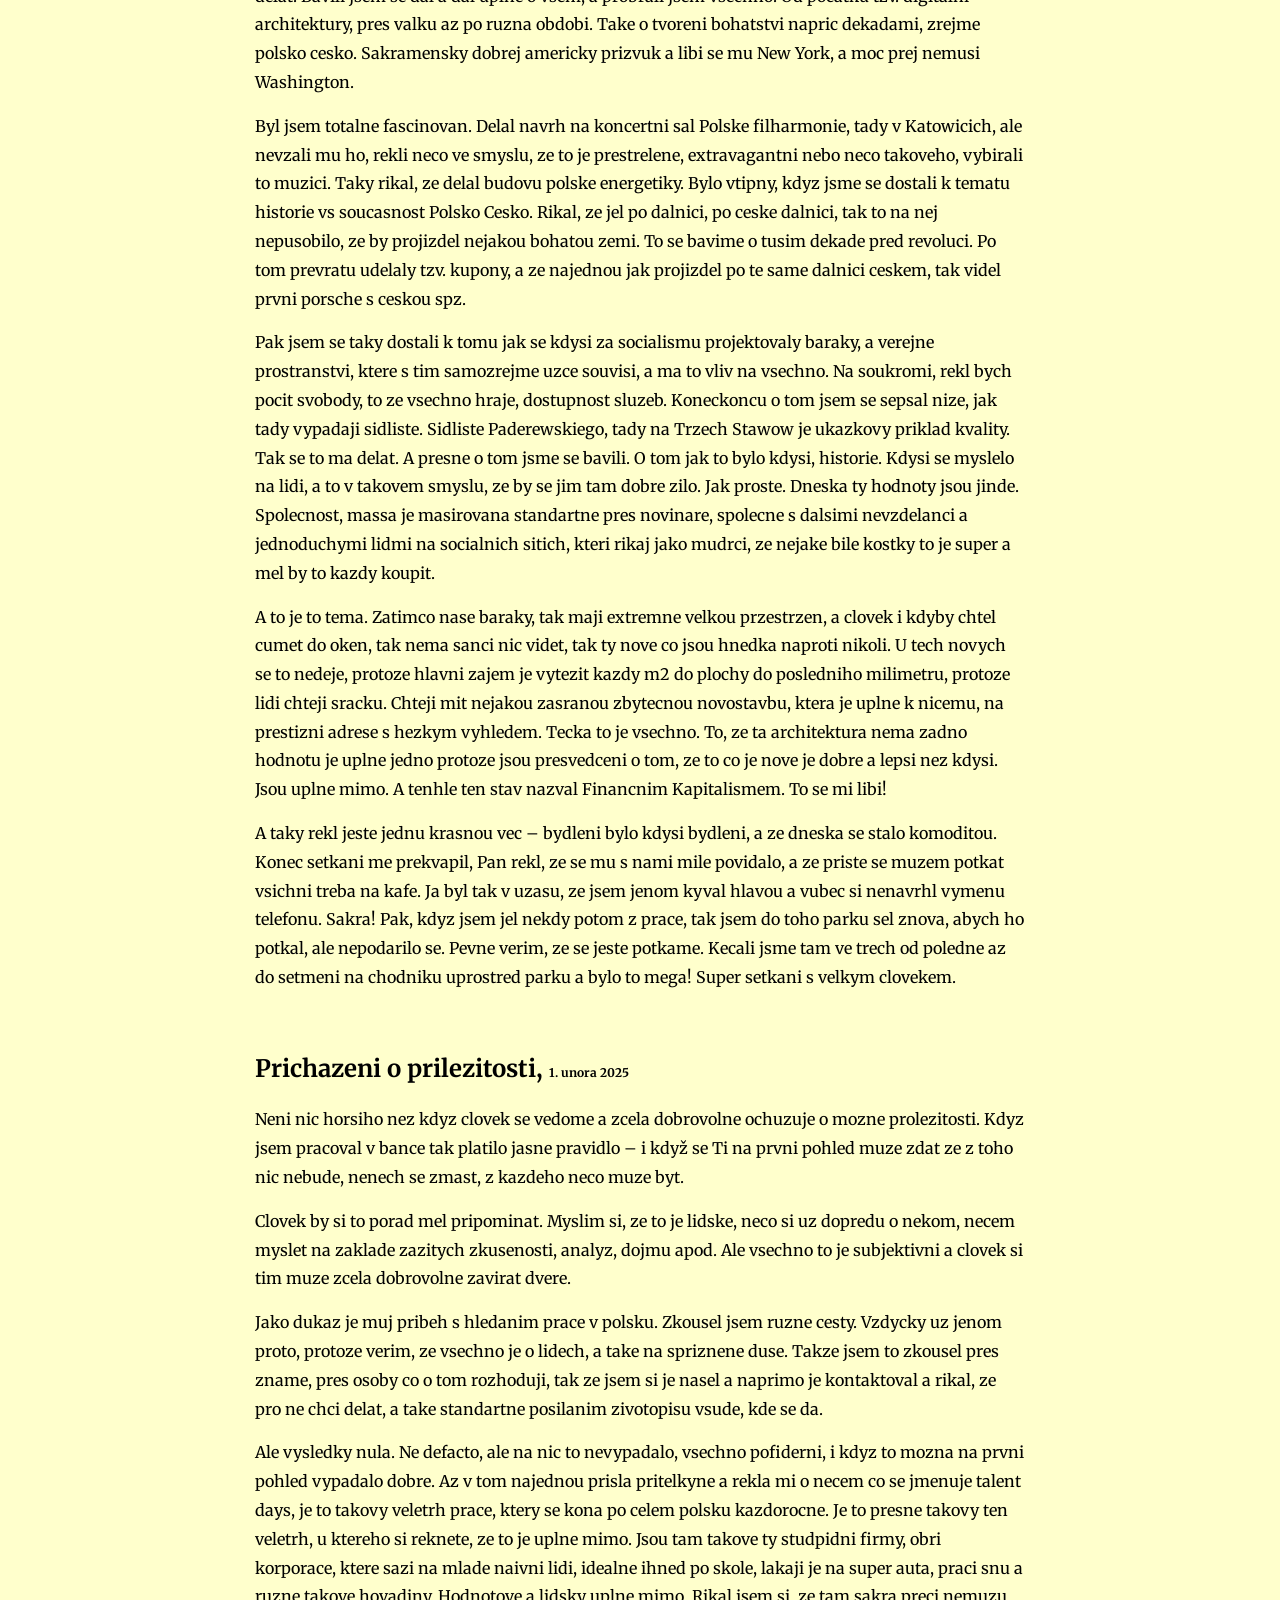
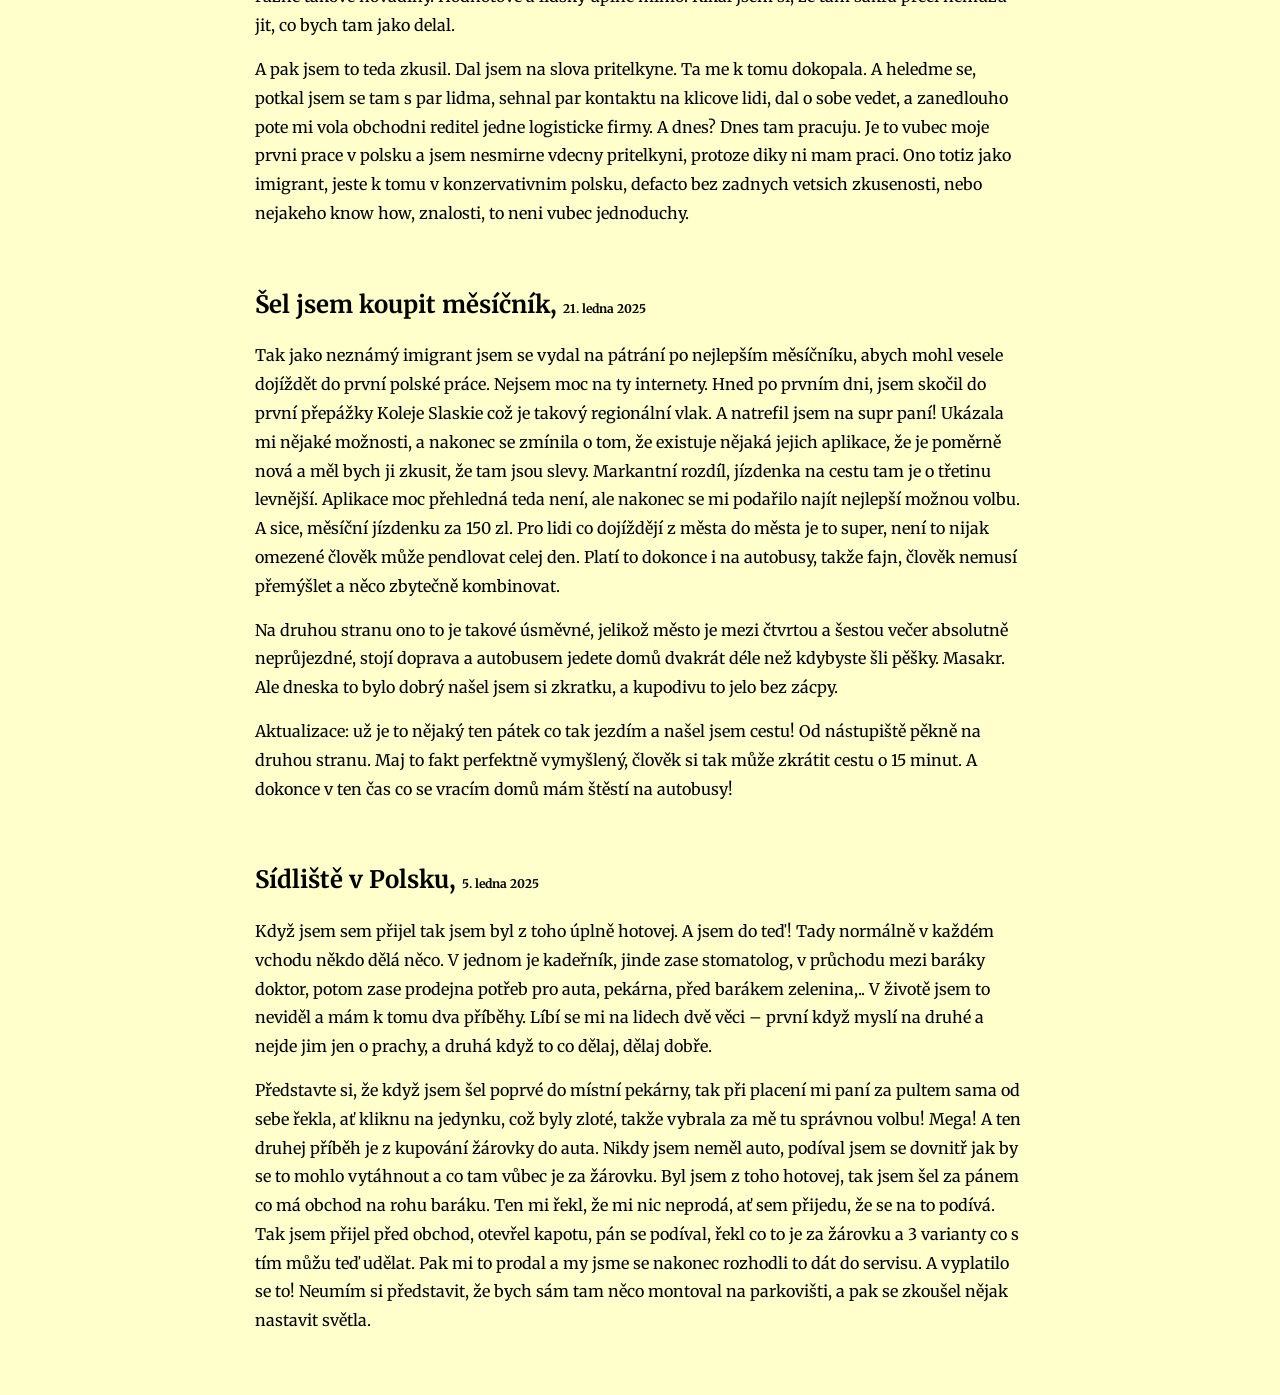
==== commit 20f4daa5: "Update index.html" ====
--- a/index.html
+++ b/index.html
@@ -13,9 +13,8 @@
 </head>
 <body>
 
-<img src="Dristula.svg" alt="Logo webu" class="logo">
-
 <div class="content">
+    <img src="Dristula.svg" alt="Logo webu" class="logo">
 
     <section class="article">
     <h2>Objevení "tajného" webu, <span class="date">29. března 2025</span></h2>
--- a/styles.css
+++ b/styles.css
@@ -12,6 +12,11 @@
     line-height: 1.8;
     margin: 0;
     padding: 0;
+}
+
+.logo {
+    height: auto;
+    margin: 20px; /* Přidá mezeru kolem loga */
 }
 
 /* Alternativně, pokud chcete přidat mezery mezi celými sekcemi */
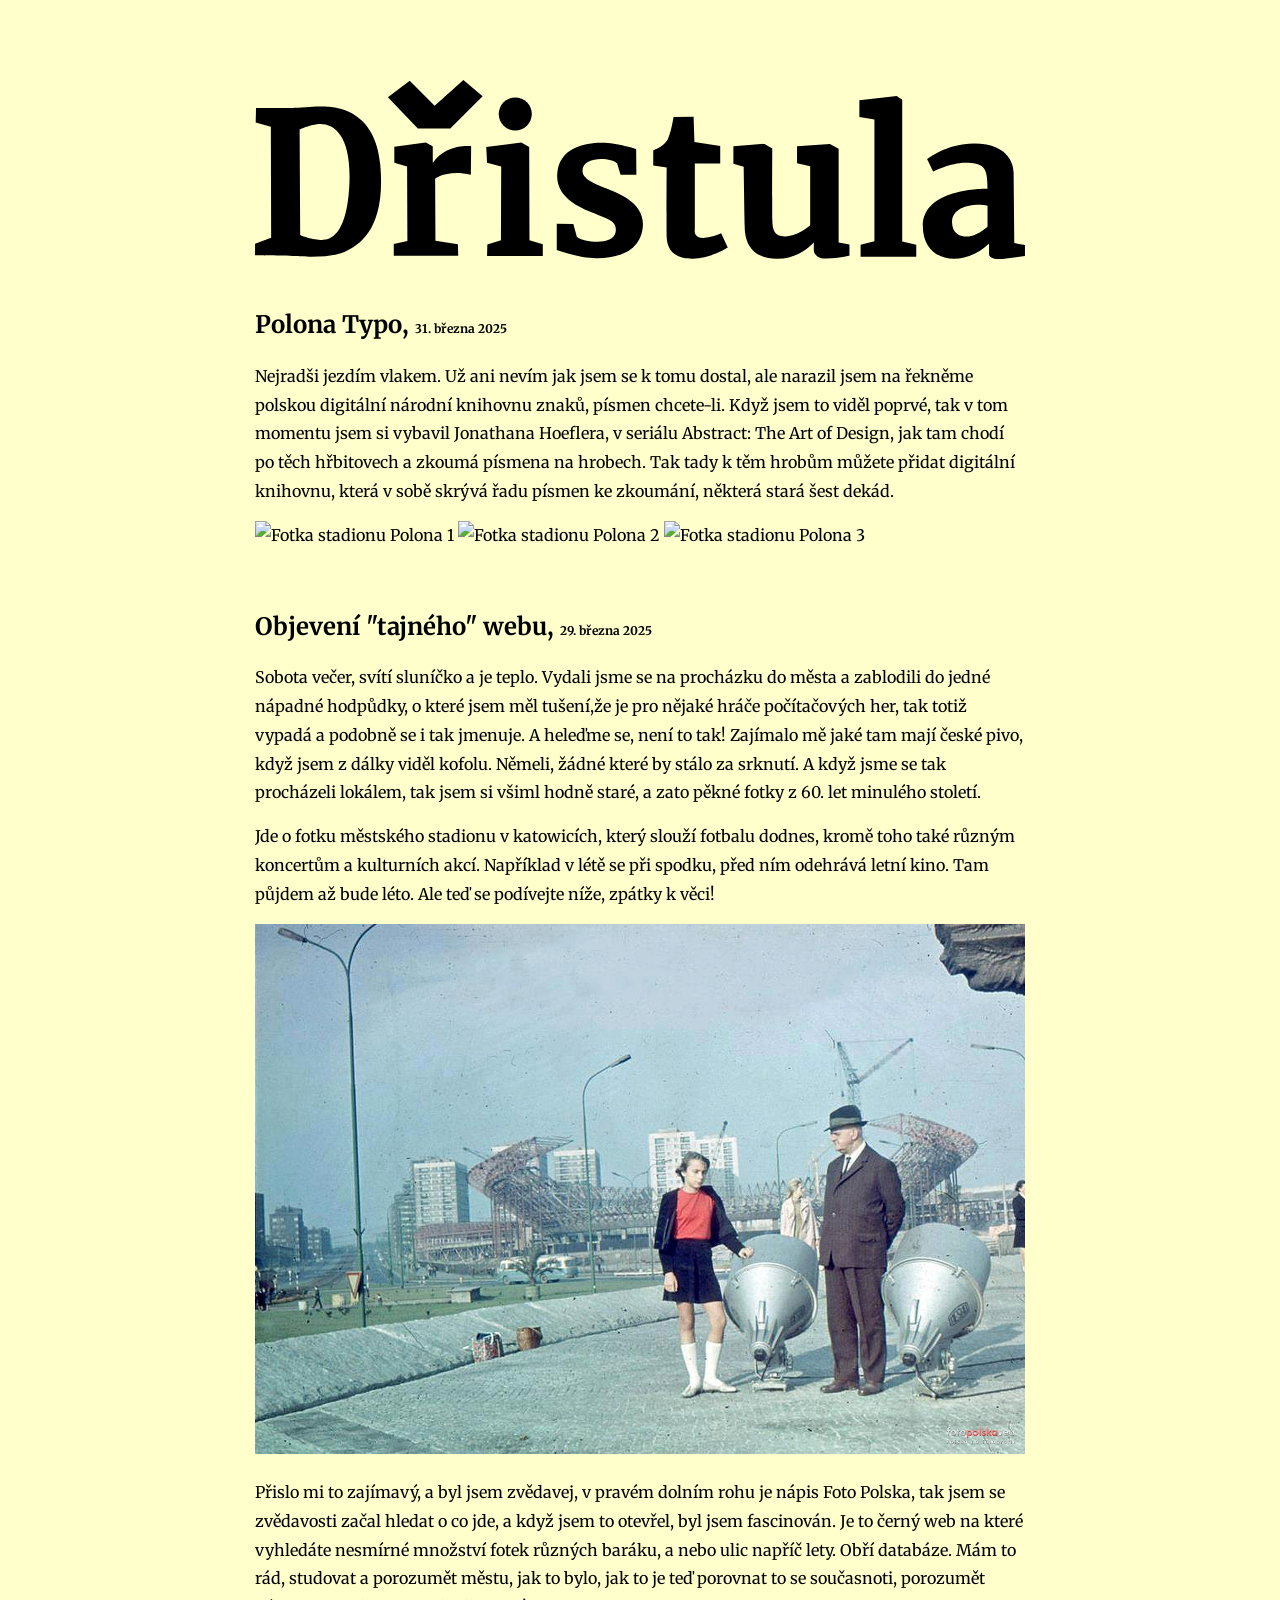
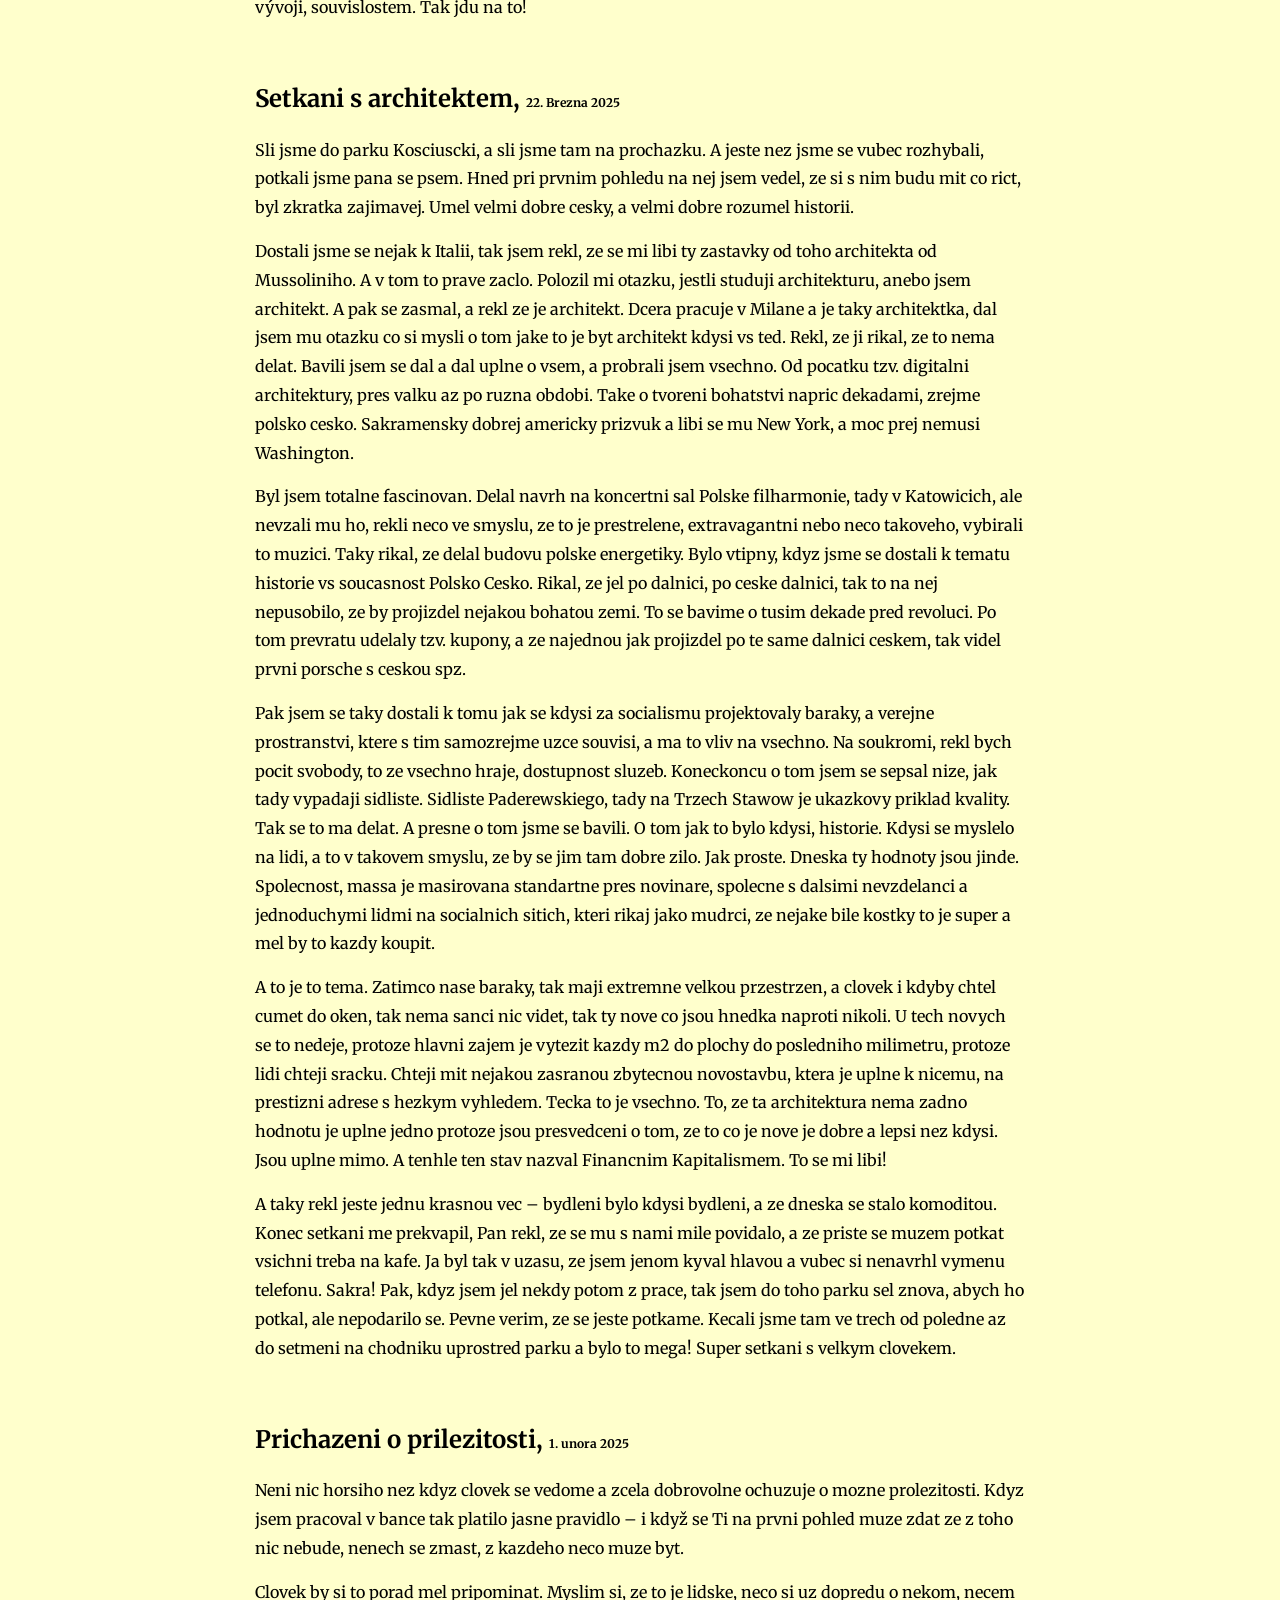
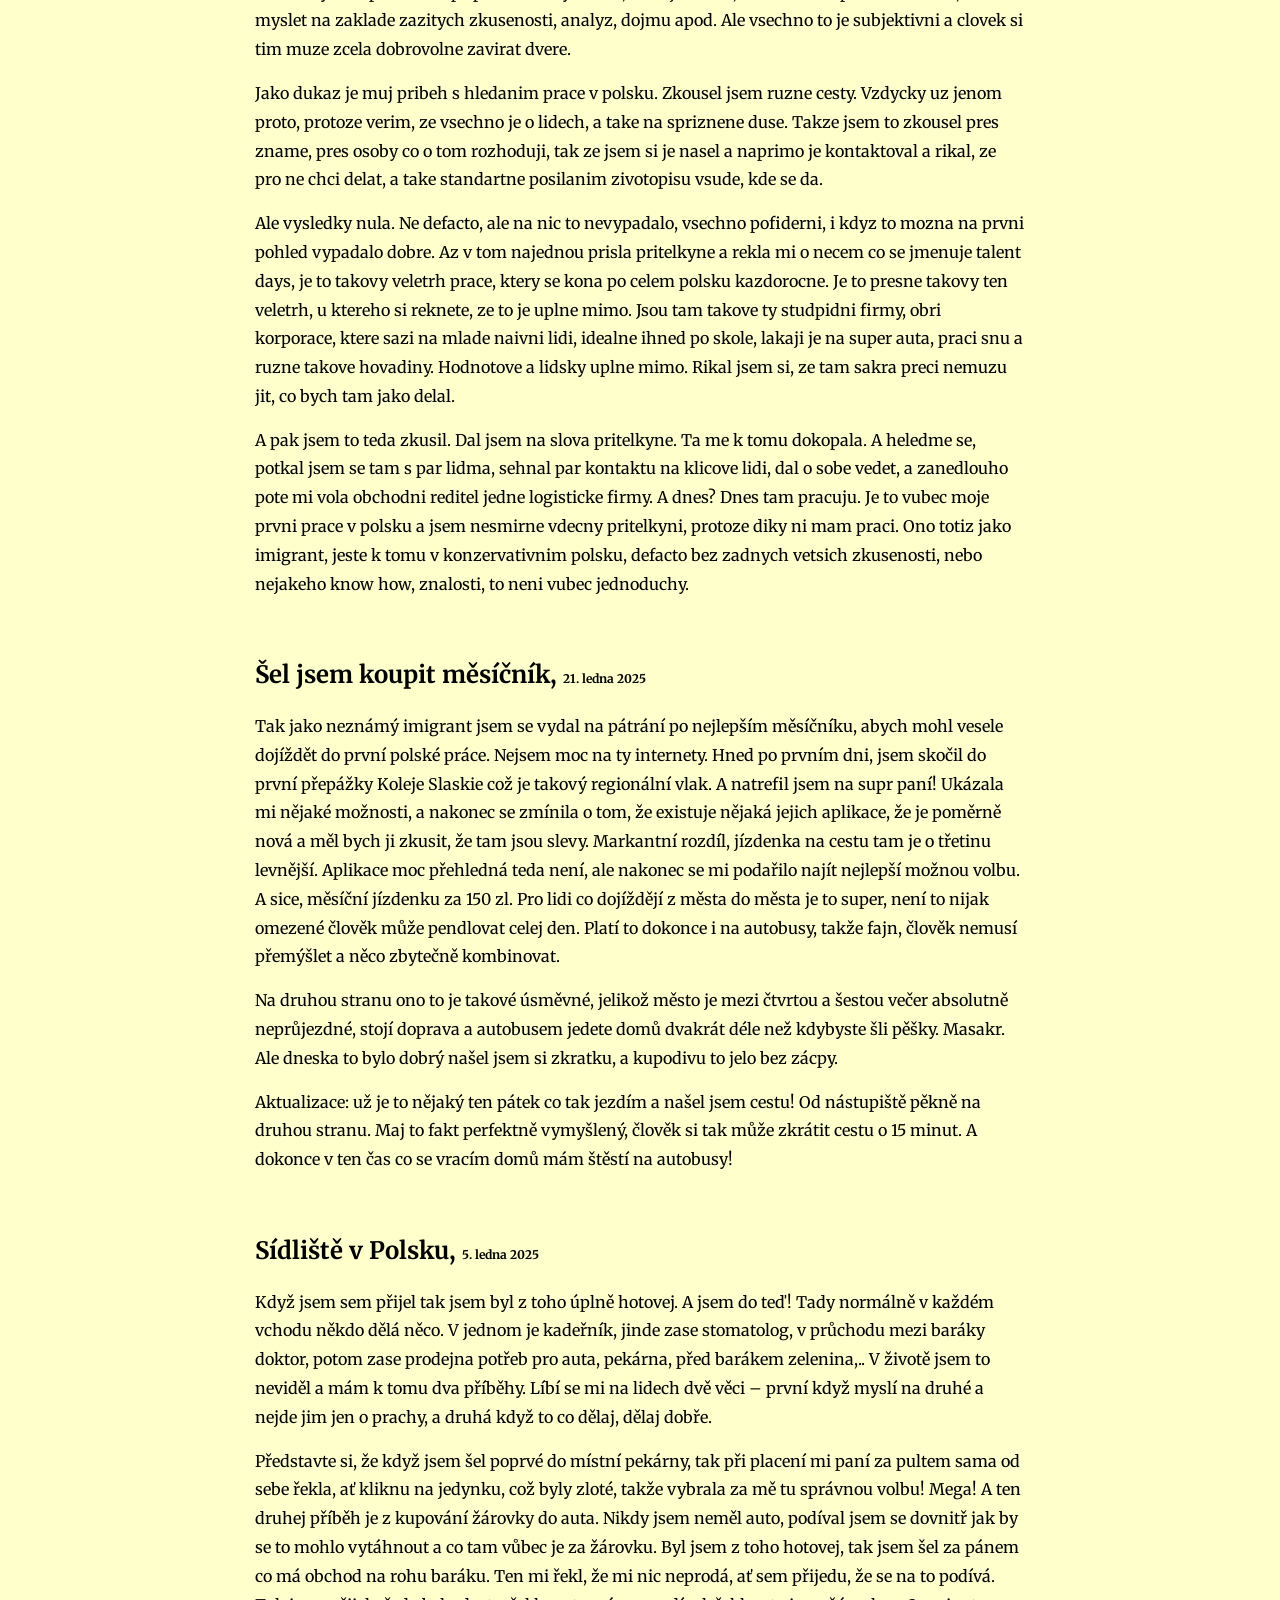
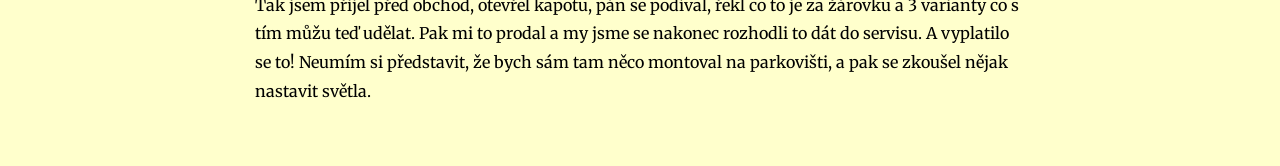
==== commit 8b6812bb: "Update index.html" ====
--- a/index.html
+++ b/index.html
@@ -15,6 +15,21 @@
 
 <div class="content">
     <img src="Dristula.svg" alt="Logo webu" class="logo">
+
+    <section class="article">
+    <h2>Polona Typo, <span class="date">31. března 2025</span></h2>
+    
+    <p>
+    Nejradši jezdím vlakem. Už ani nevím jak jsem se k tomu dostal, ale narazil jsem na řekněme polskou digitální národní knihovnu znaků, písmen chcete-li.
+    Když jsem to viděl poprvé, tak v tom momentu jsem si vybavil Jonathana Hoeflera, v seriálu Abstract: The Art of Design, jak tam chodí po těch hřbitovech
+    a zkoumá písmena na hrobech. Tak tady k těm hrobům můžete přidat digitální knihovnu, která v sobě skrývá řadu písmen ke zkoumání, některá stará šest dekád.
+    </p>
+     <div class="slideshow">
+            <img src="Polona_Typo1.jpg" alt="Fotka stadionu Polona 1" class="active">
+            <img src="Polona_Typo2.jpg" alt="Fotka stadionu Polona 2">
+            <img src="Polona_Typo3.jpg" alt="Fotka stadionu Polona 3">
+    </div>
+    </section>
 
     <section class="article">
     <h2>Objevení "tajného" webu, <span class="date">29. března 2025</span></h2>
--- a/styles.css
+++ b/styles.css
@@ -15,8 +15,10 @@
 }
 
 .logo {
+    width: 100%;
     height: auto;
-    margin: 20px; /* Přidá mezeru kolem loga */
+    margin-top: 60px; /* Přidá mezeru kolem loga */
+    margin-bottom: 40px; /* Přidá mezeru kolem loga */
 }
 
 /* Alternativně, pokud chcete přidat mezery mezi celými sekcemi */
@@ -91,4 +93,9 @@
         margin-top: 25px; /* Zvýšení mezery nad nadpisem pro mobilní zařízení */
         margin-bottom: 25px; /* Zvýšení mezery pod nadpisem pro mobilní zařízení */
     }
+    
+     .logo {
+        margin-top: 40px; /* Přidá mezeru kolem loga */
+        margin-bottom: 25px; /* Přidá mezeru kolem loga */
+    }
 }
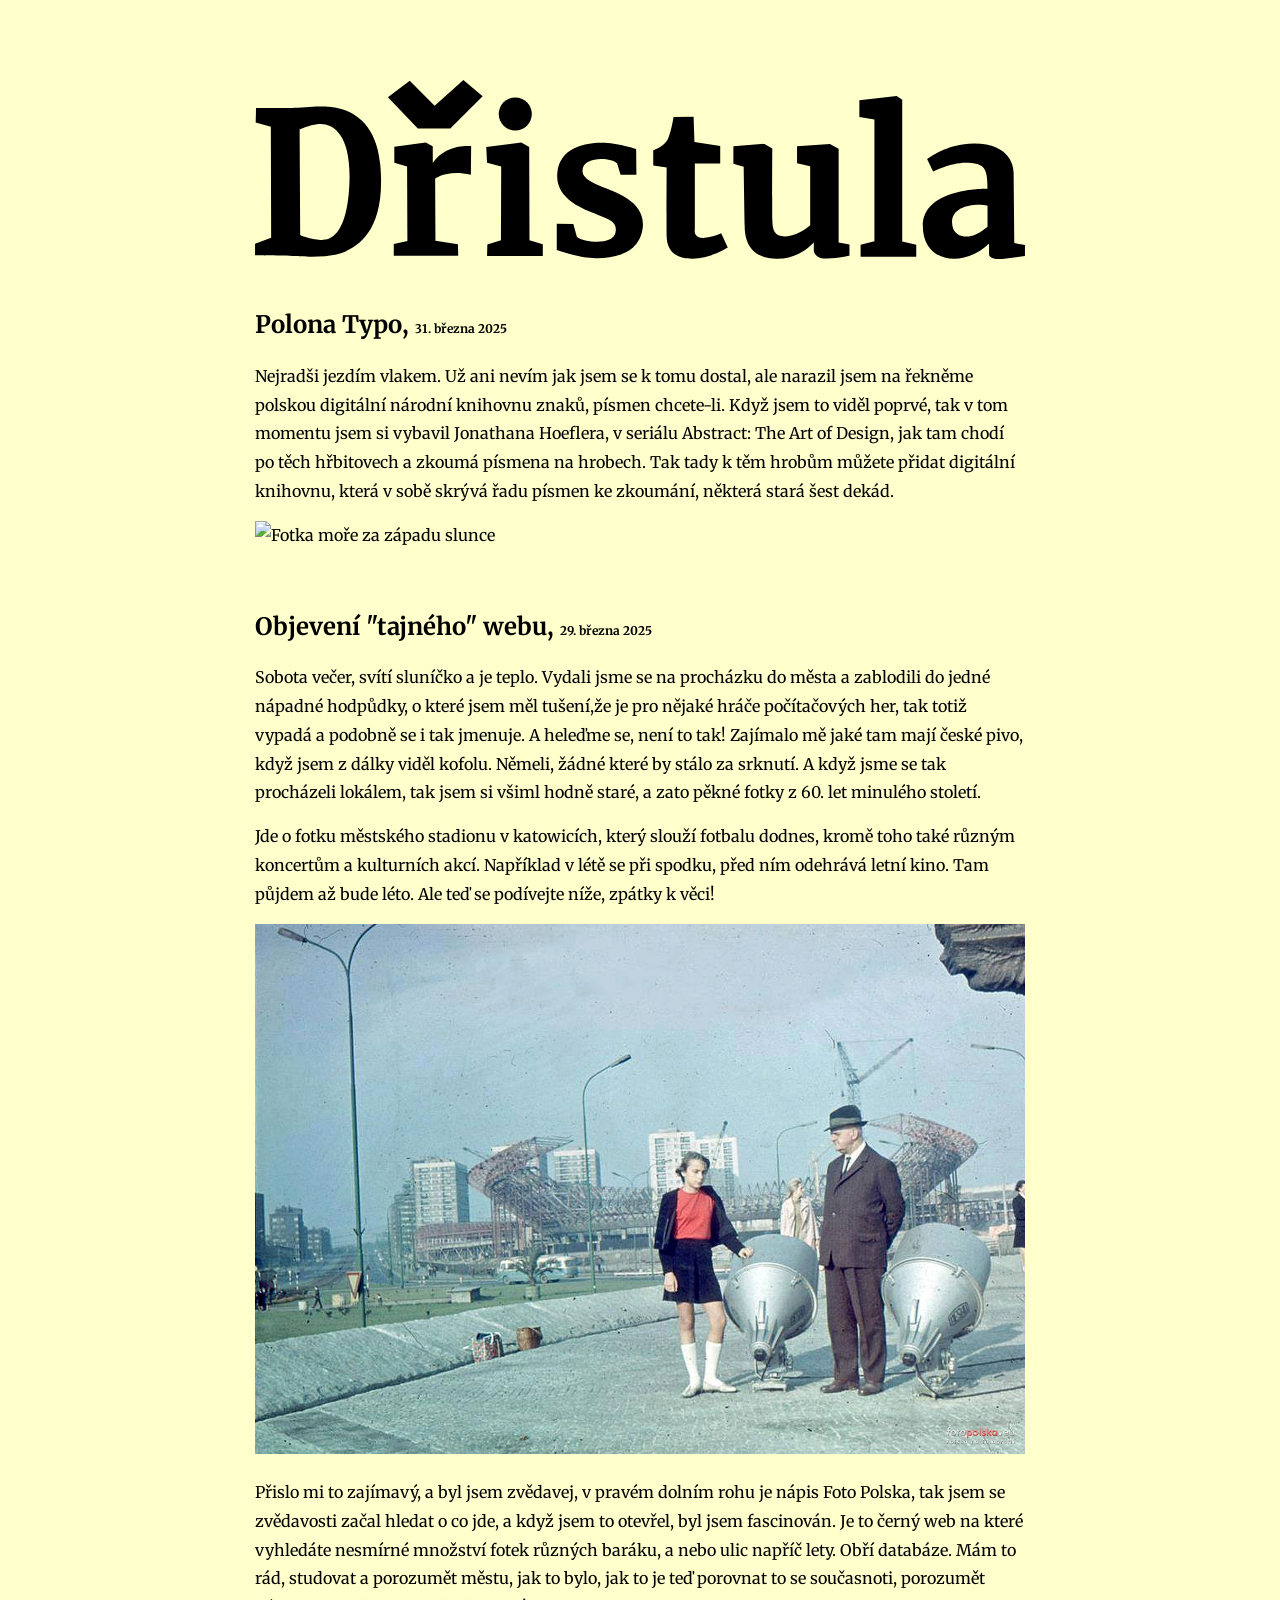
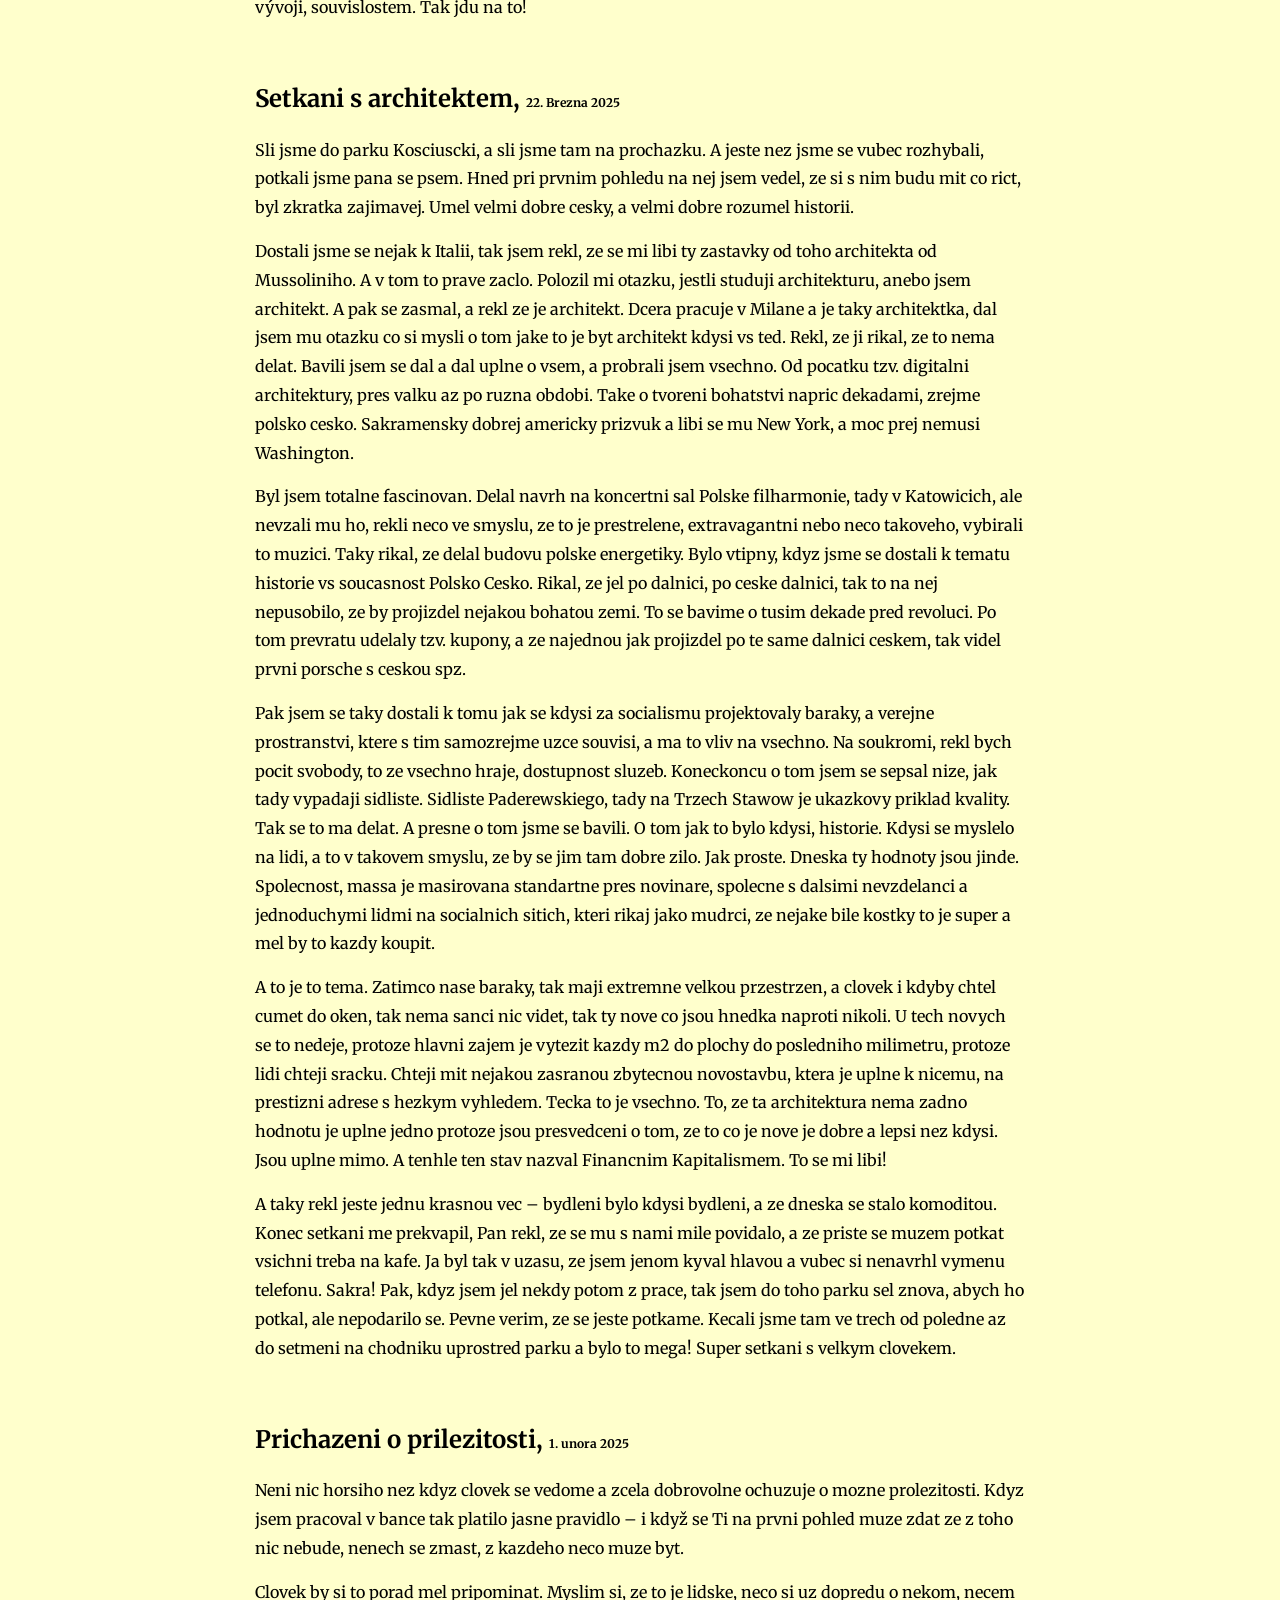
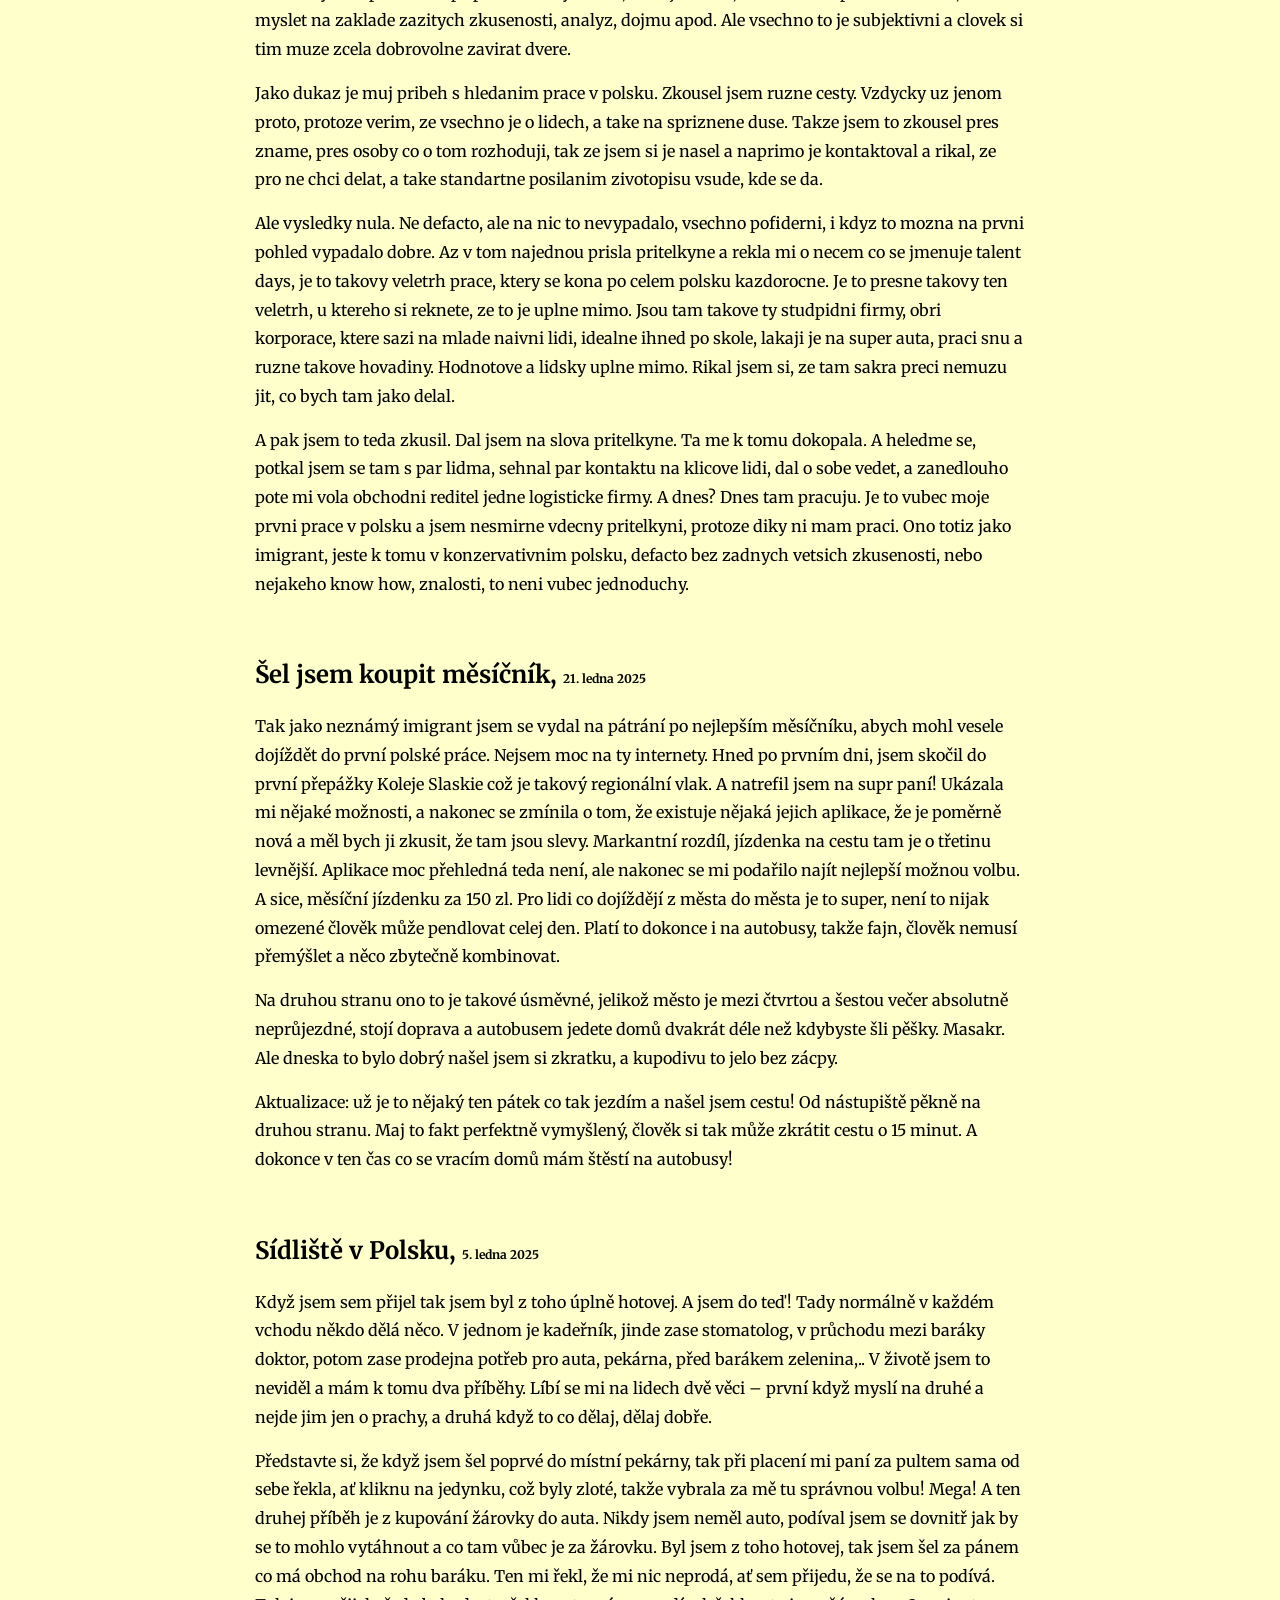
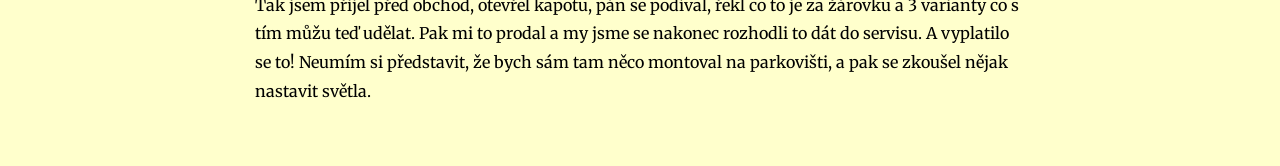
==== commit 182e1f6d: "Update index.html" ====
--- a/index.html
+++ b/index.html
@@ -24,11 +24,8 @@
     Když jsem to viděl poprvé, tak v tom momentu jsem si vybavil Jonathana Hoeflera, v seriálu Abstract: The Art of Design, jak tam chodí po těch hřbitovech
     a zkoumá písmena na hrobech. Tak tady k těm hrobům můžete přidat digitální knihovnu, která v sobě skrývá řadu písmen ke zkoumání, některá stará šest dekád.
     </p>
-     <div class="slideshow">
-            <img src="Polona_Typo1.jpg" alt="Fotka stadionu Polona 1" class="active">
-            <img src="Polona_Typo2.jpg" alt="Fotka stadionu Polona 2">
-            <img src="Polona_Typo3.jpg" alt="Fotka stadionu Polona 3">
-    </div>
+    <img src="Polona_Typo1.jpg" alt="Fotka moře za západu slunce">
+    </p>
     </section>
 
     <section class="article">
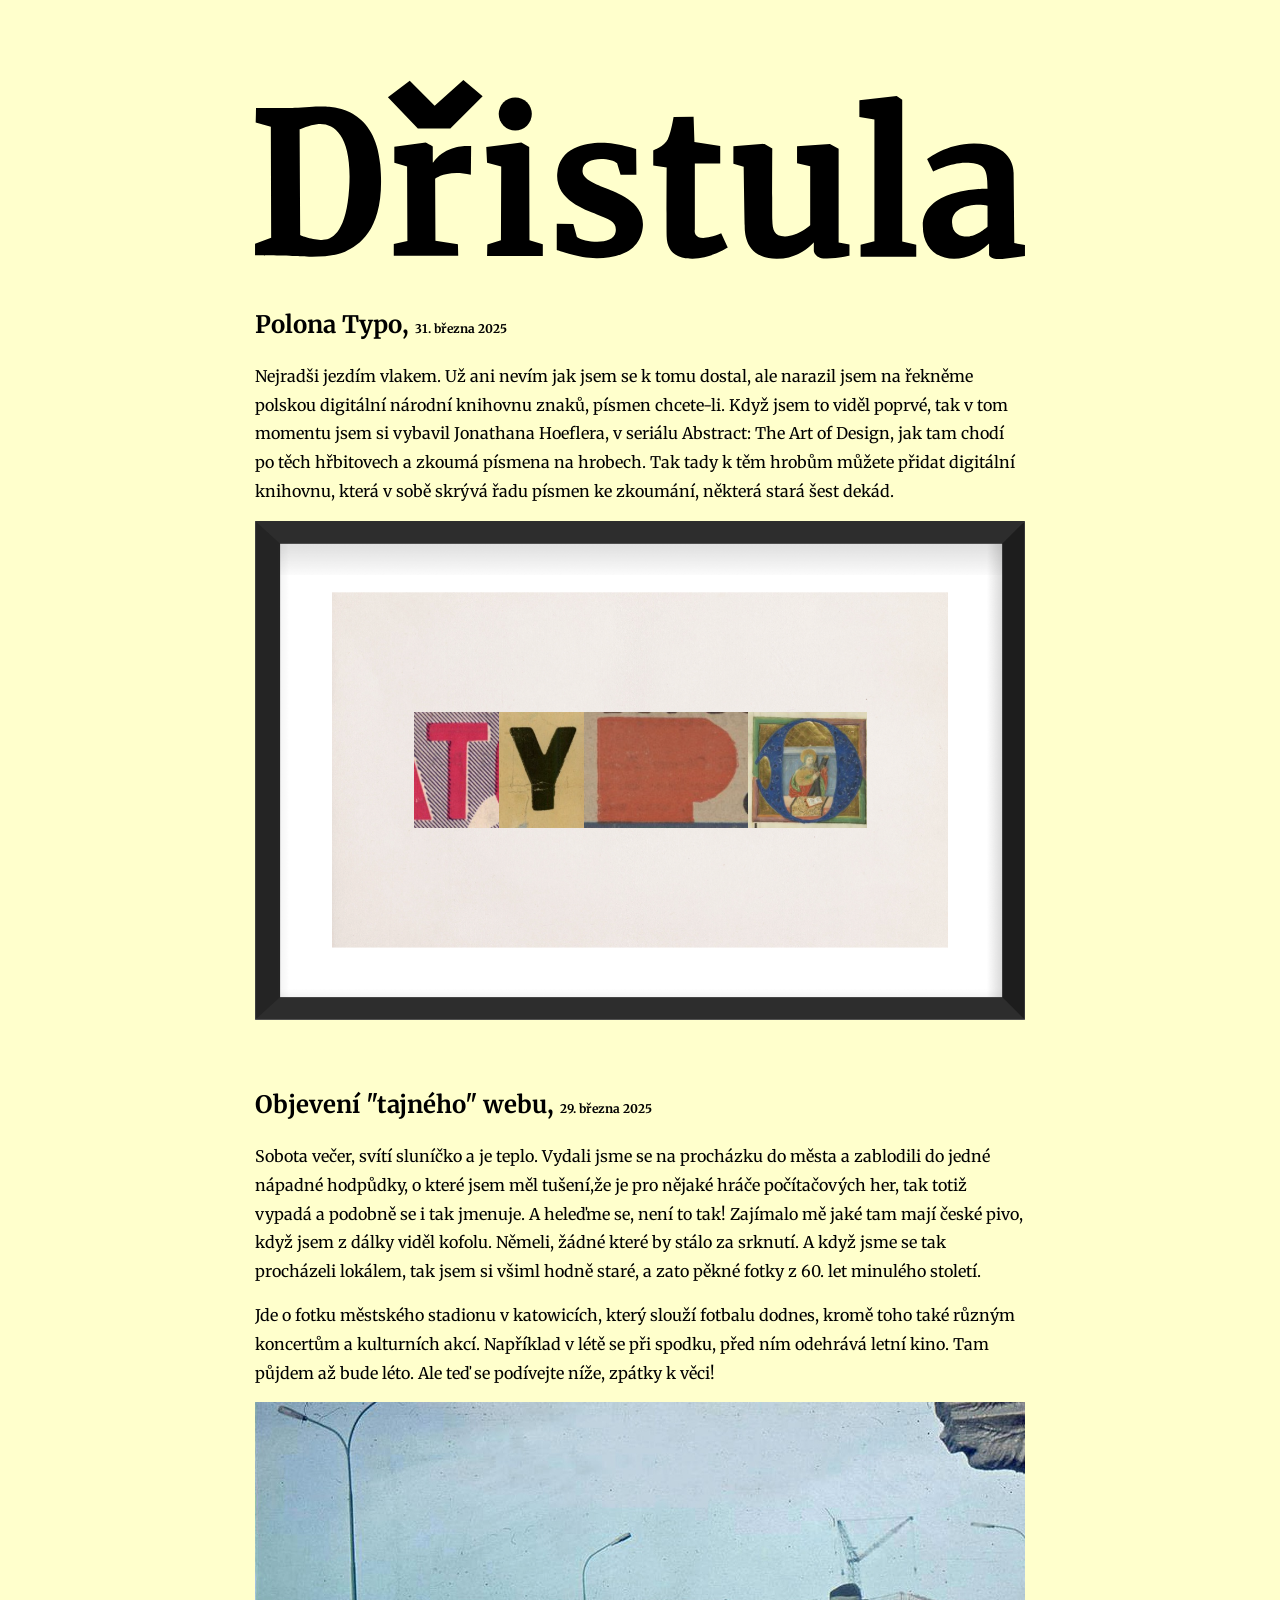
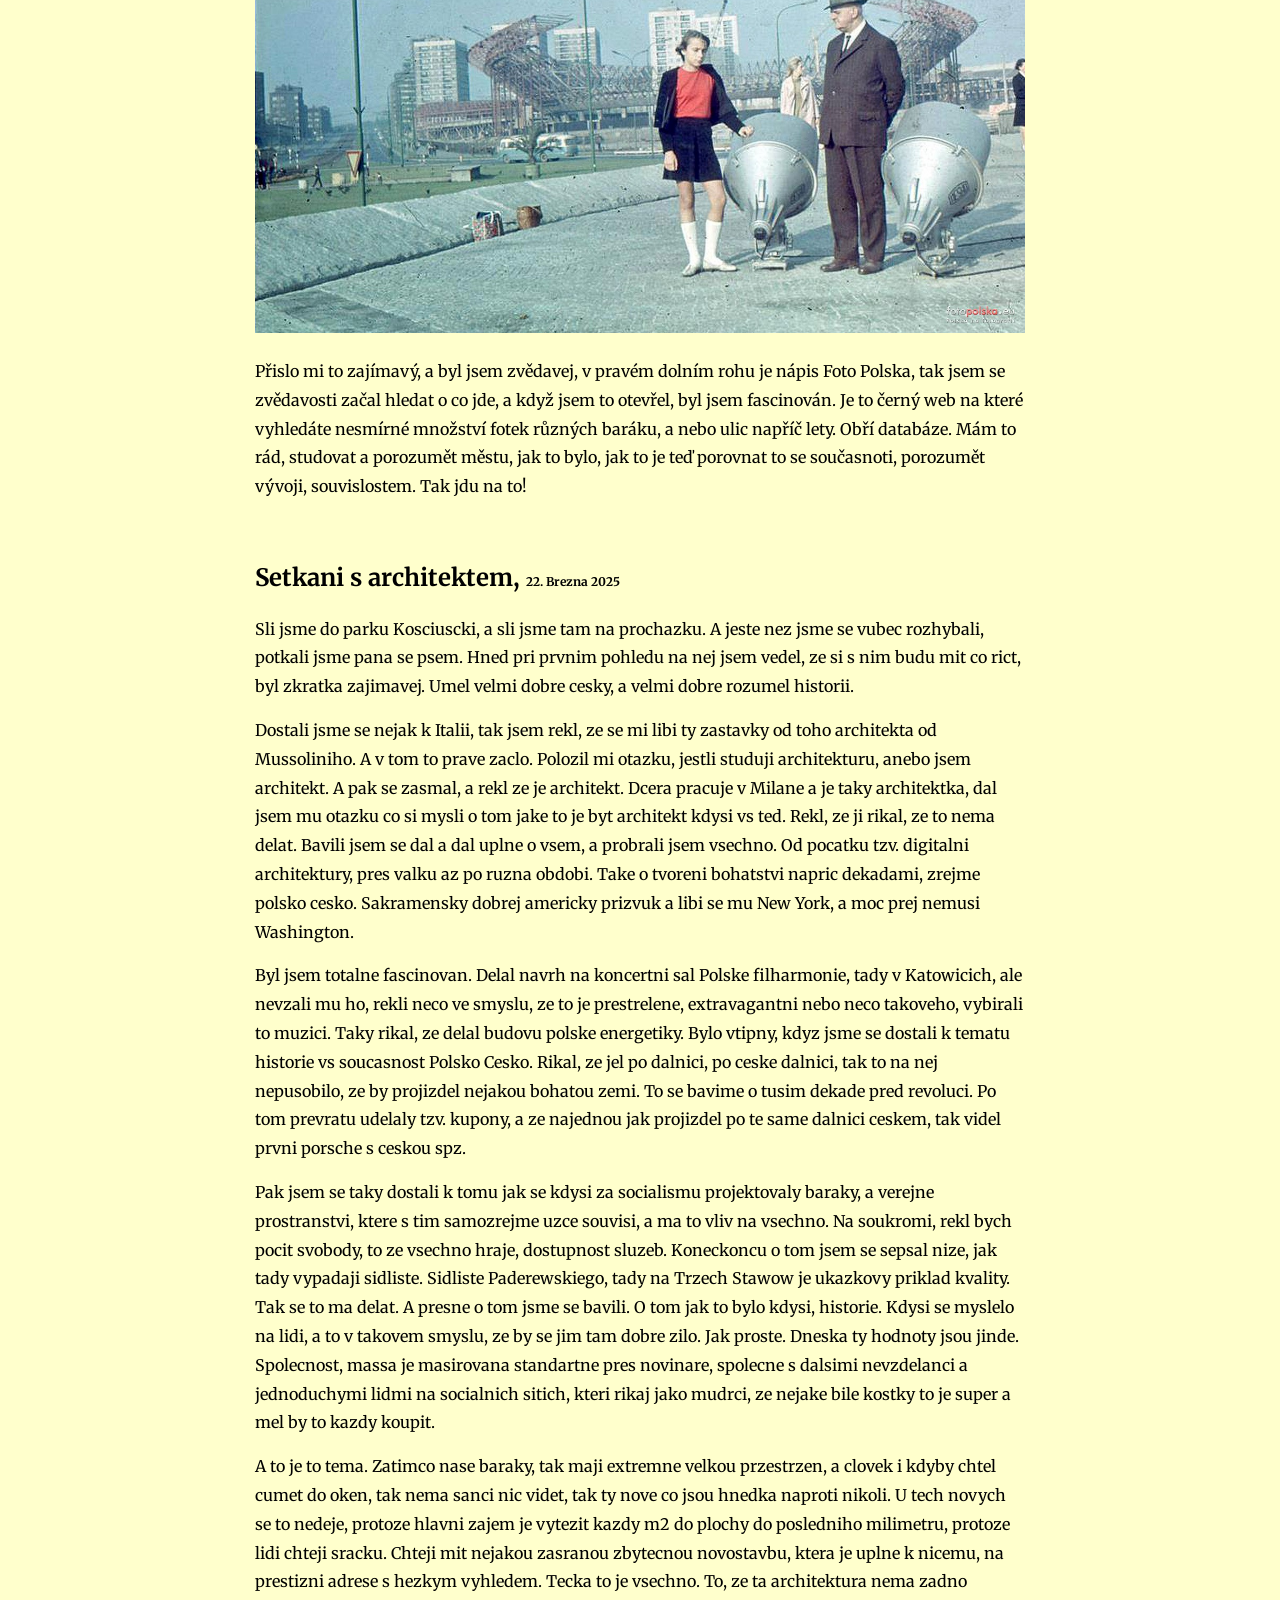
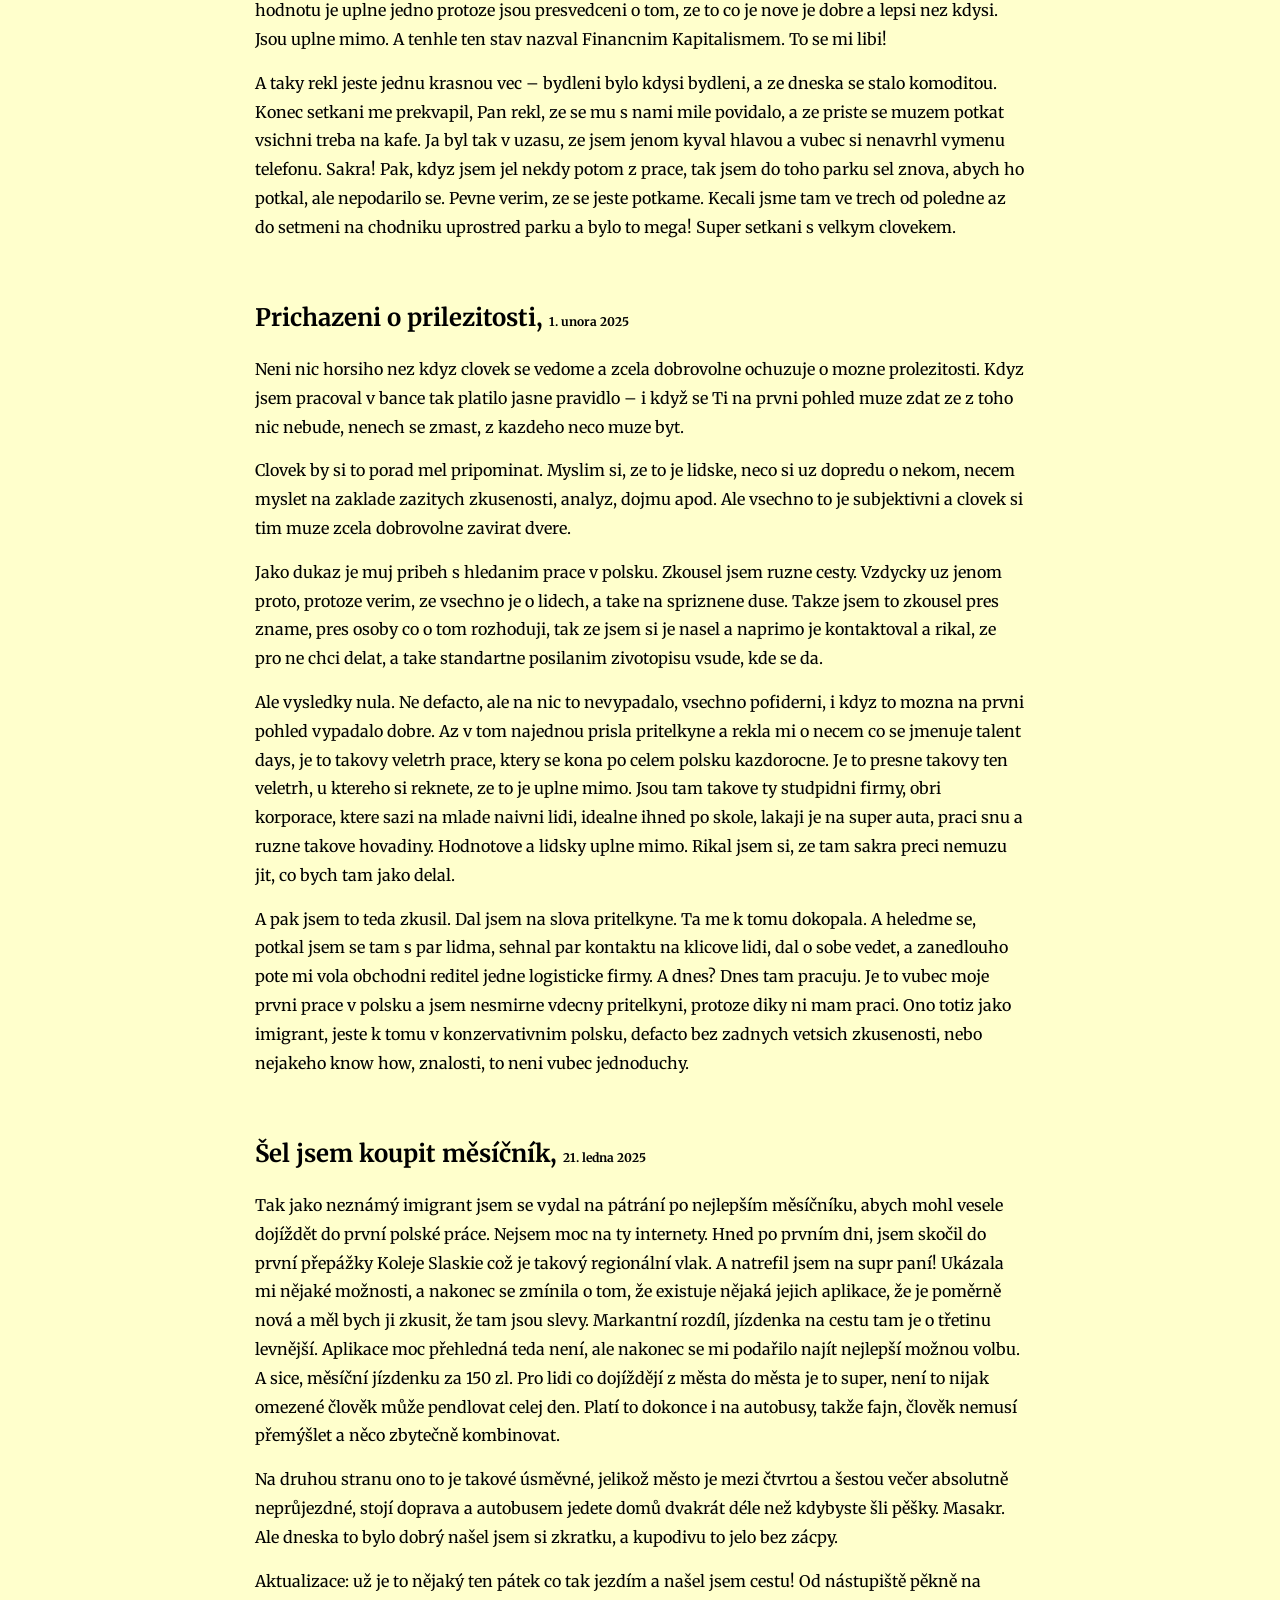
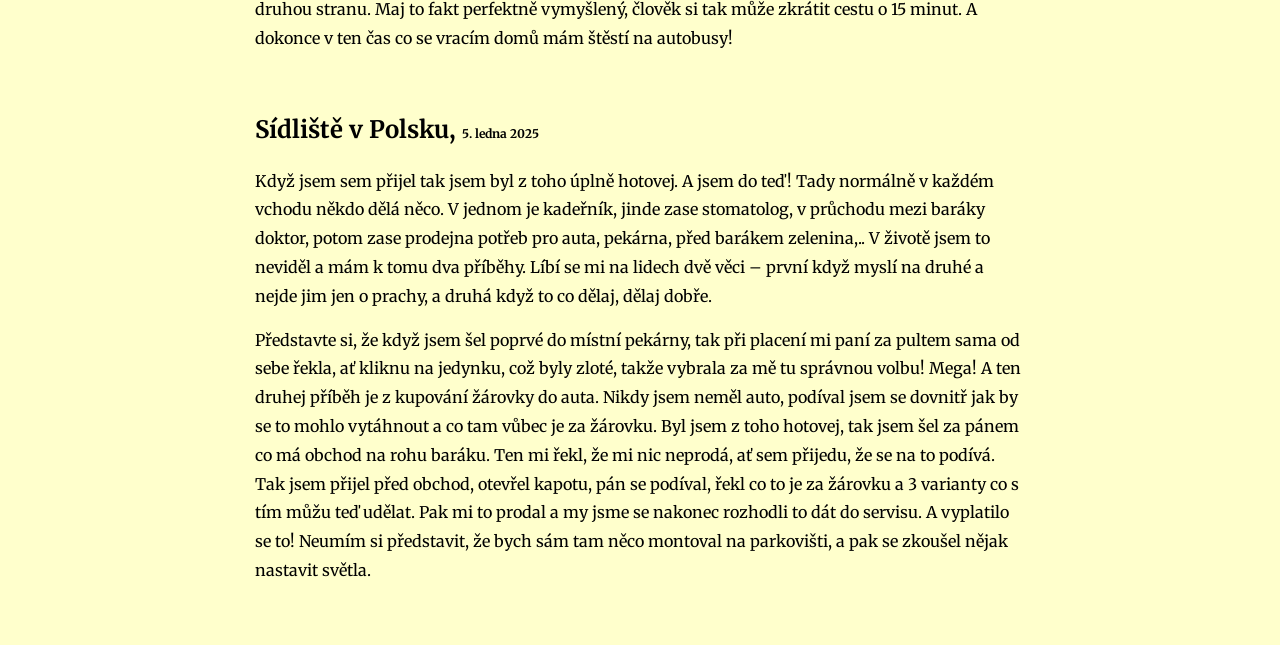
==== commit 2294763c: "Update index.html" ====
--- a/index.html
+++ b/index.html
@@ -24,7 +24,7 @@
     Když jsem to viděl poprvé, tak v tom momentu jsem si vybavil Jonathana Hoeflera, v seriálu Abstract: The Art of Design, jak tam chodí po těch hřbitovech
     a zkoumá písmena na hrobech. Tak tady k těm hrobům můžete přidat digitální knihovnu, která v sobě skrývá řadu písmen ke zkoumání, některá stará šest dekád.
     </p>
-    <img src="Polona_Typo1.jpg" alt="Fotka moře za západu slunce">
+    <img src="Polona_Typo1.png" alt="Fotka moře za západu slunce">
     </p>
     </section>
 
